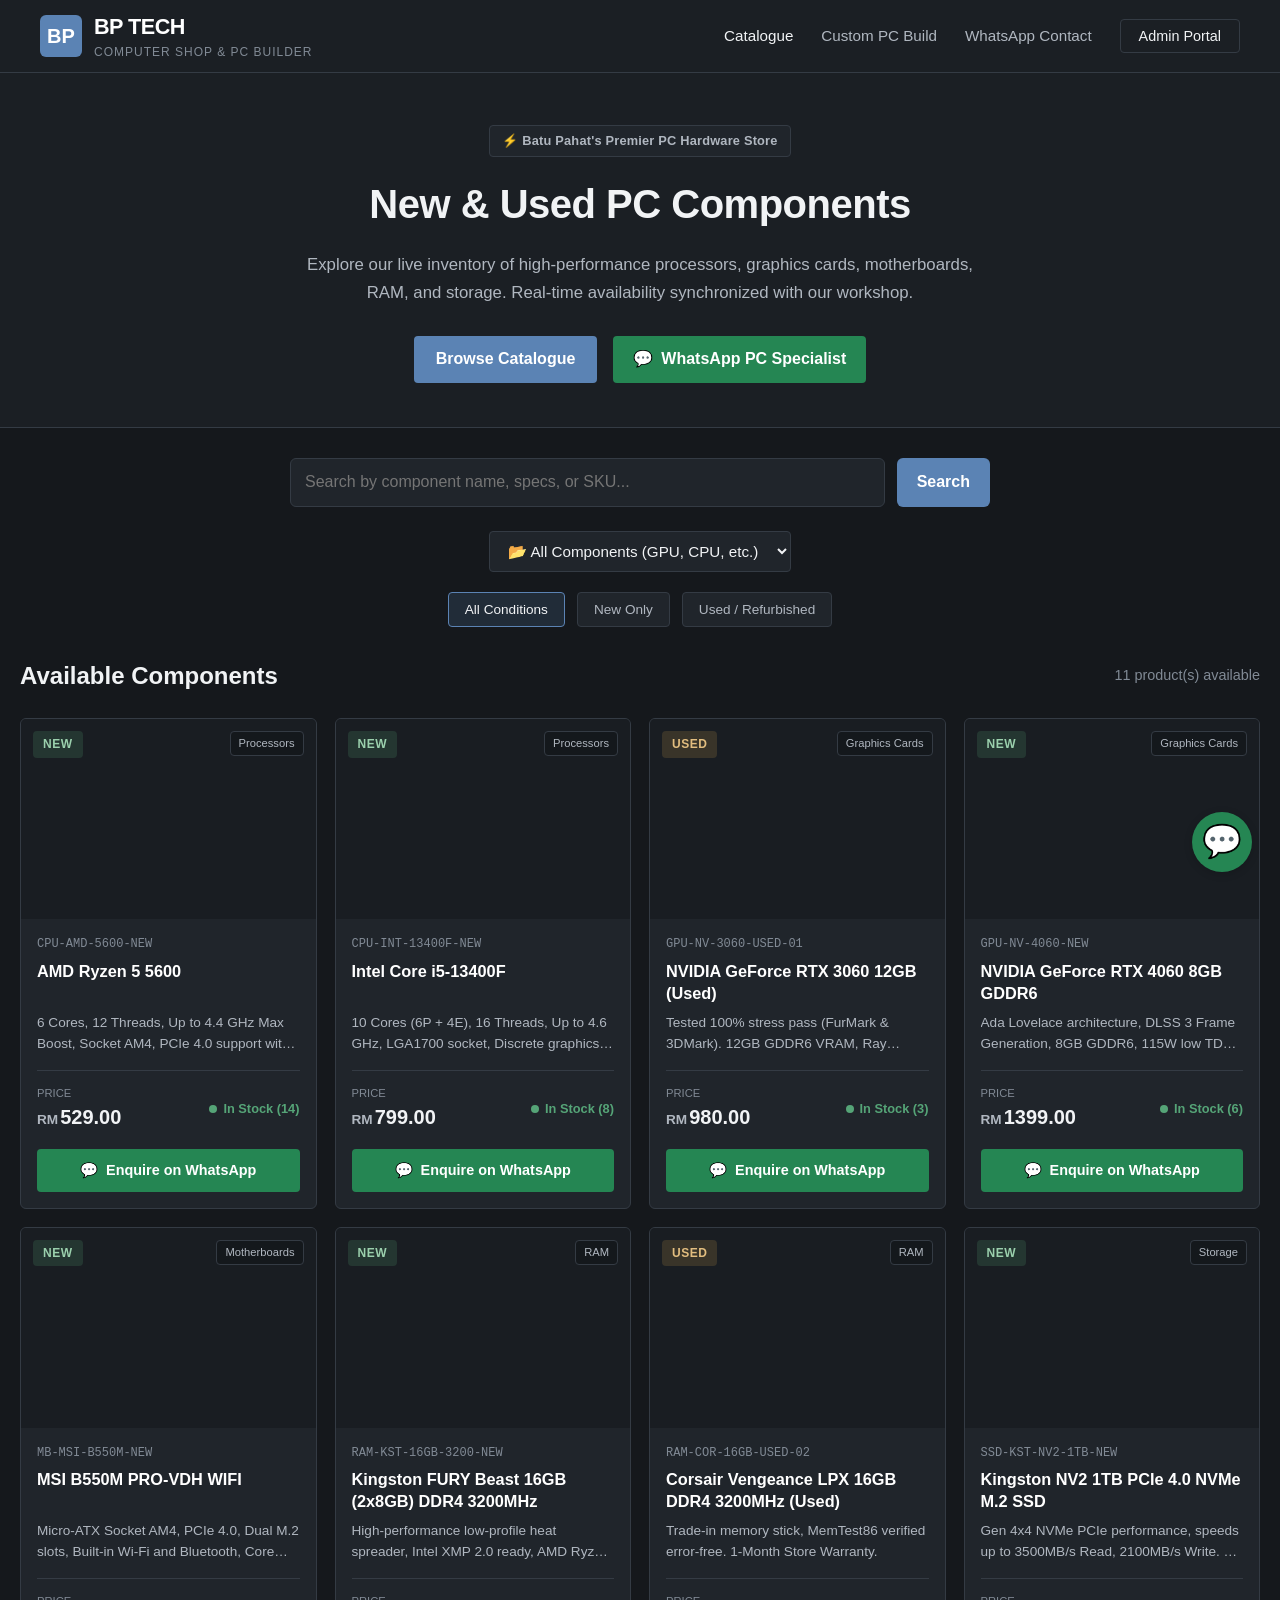
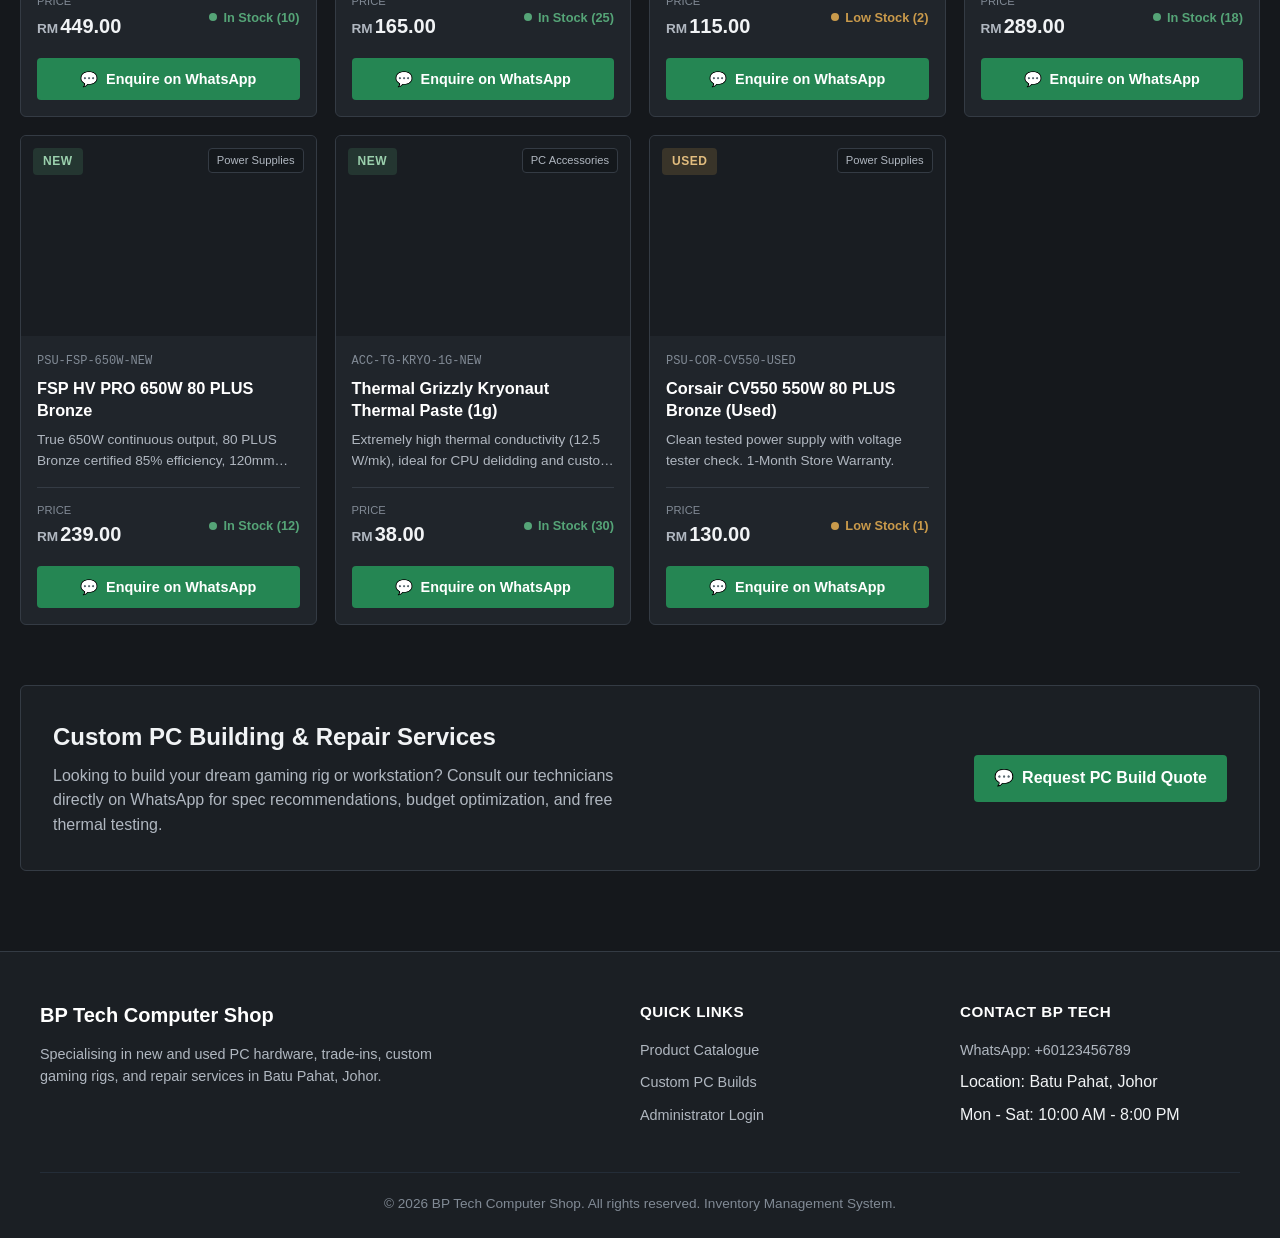
==== frontend/index.html @ ee856b25 "Clean up filter pills and restore productsGrid in index.html" ====
<!DOCTYPE html>
<html lang="en">

<head>
    <meta charset="UTF-8">
    <meta name="viewport" content="width=device-width, initial-scale=1.0">
    <title>BP Tech | PC Components & Custom PC Catalogue</title>
    <link rel="stylesheet" href="css/styles.css">
    <link rel="stylesheet" href="css/responsive.css">
</head>

<body>
    <!-- Top Navigation Header -->
    <header class="header">
        <div class="container nav-container">
            <a href="index.html" class="brand">
                <div class="brand-logo">BP</div>
                <div class="brand-text">
                    <h1>BP TECH</h1>
                    <span>Computer Shop & PC Builder</span>
                </div>
            </a>
            <nav>
                <ul class="nav-links">
                    <li><a href="index.html" class="nav-link active">Catalogue</a></li>
                    <li><a href="#custom-pc" class="nav-link">Custom PC Build</a></li>
                    <li><a href="#contact" class="nav-link">WhatsApp Contact</a></li>
                    <li><a href="admin-login.html" class="btn-admin">Admin Portal</a></li>
                </ul>
            </nav>
        </div>
    </header>

    <!-- Hero Section -->
    <section class="hero">
        <div class="container">
            <span class="hero-badge">⚡ Batu Pahat's Premier PC Hardware Store</span>
            <h2 class="hero-title">New & Used PC Components</h2>
            <p class="hero-subtitle">
                Explore our live inventory of high-performance processors, graphics cards, motherboards, RAM, and
                storage. Real-time availability synchronized with our workshop.
            </p>
            <div class="hero-actions">
                <a href="#catalogue" class="btn-primary">Browse Catalogue</a>
                <a href="https://wa.me/60123456789?text=Hi%20BP%20Tech,%20I%20would%20like%20to%20enquire%20about%20a%20Custom%20PC%20build"
                    target="_blank" class="btn-whatsapp-hero" id="heroWhatsappBtn">
                    <span>💬</span> WhatsApp PC Specialist
                </a>
            </div>
        </div>
    </section>

    <!-- Main Content / Controls Section -->
    <main class="container controls-section" id="catalogue">
        <!-- Search Input -->
        <div class="search-bar-wrap">
            <input type="text" id="searchInput" class="search-input"
                placeholder="Search by component name, specs, or SKU...">
            <button id="searchBtn" class="btn-search">Search</button>
        </div>

        <!-- Component Type Dropdown -->
        <div class="component-dropdown-wrap">
            <select id="componentDropdown" class="form-select custom-dropdown">
                <option value="">📂 All Components (GPU, CPU, etc.)</option>
                <option value="CPU">CPU (Processor)</option>
                <option value="GPU">GPU (Graphics Card)</option>
                <option value="MOBO">MOBO (Motherboard)</option>
                <option value="RAM">RAM (Memory)</option>
                <option value="SSD">SSD (Solid State Drive)</option>
                <option value="HDD">HDD (Hard Disk Drive)</option>
                <option value="PSU">PSU (Power Supply)</option>
                <option value="PC CASE">PC Case</option>
                <option value="CPU COOLER">CPU Cooler</option>
                <option value="CASING FAN">Casing Fan</option>
                <option value="MONITOR">Monitor</option>
                <option value="KEYBOARD">Keyboard</option>
                <option value="MOUSE">Mouse</option>
                <option value="HEADSET">Headset</option>
                <option value="SPEAKER">Speaker</option>
                <option value="CONTROLLER">Controller</option>
            </select>
        </div>

        <!-- Condition Filter (All / New / Used) -->
        <div class="condition-toggles" id="conditionToggles">
            <button class="condition-btn active" data-condition="">All Conditions</button>
            <button class="condition-btn" data-condition="New">New Only</button>
            <button class="condition-btn" data-condition="Used">Used / Refurbished</button>
        </div>

        <!-- Catalogue Grid Header -->
        <div class="catalogue-header">
            <h3 class="catalogue-title" id="catalogueHeading">Available Components</h3>
            <span class="catalogue-count" id="productCount">Loading products...</span>
        </div>

        <!-- Product Cards Grid (THIS WAS MISSING!) -->
        <div class="products-grid" id="productsGrid">
            <!-- Dynamic Product Cards injected by js/catalogue.js -->
        </div>

        <!-- Custom PC Build Section -->
        <section class="custom-pc-section" id="custom-pc">
            <div class="custom-pc-content">
                <h3>Custom PC Building & Repair Services</h3>
                <p>
                    Looking to build your dream gaming rig or workstation? Consult our technicians directly on WhatsApp
                    for spec recommendations, budget optimization, and free thermal testing.
                </p>
            </div>
            <a href="https://wa.me/60123456789?text=Hi%20BP%20Tech,%20I%20want%20to%20request%20a%20quote%20for%20a%20Custom%20PC%20build"
                target="_blank" class="btn-whatsapp-hero">
                <span>💬</span> Request PC Build Quote
            </a>
        </section>
    </main>

    <!-- Floating WhatsApp Action Button -->
    <a href="https://wa.me/60123456789?text=Hi%20BP%20Tech,%20I%20am%20browsing%20your%20catalogue%20and%20have%20an%20enquiry"
        target="_blank" class="whatsapp-fab" id="floatingWhatsapp" title="Chat with BP Tech on WhatsApp">
        <span>💬</span>
    </a>

    <!-- Footer -->
    <footer class="footer" id="contact">
        <div class="container">
            <div class="footer-grid">
                <div class="footer-brand">
                    <h4>BP Tech Computer Shop</h4>
                    <p>
                        Specialising in new and used PC hardware, trade-ins, custom gaming rigs, and repair services in
                        Batu Pahat, Johor.
                    </p>
                </div>
                <div class="footer-links">
                    <h5>Quick Links</h5>
                    <ul>
                        <li><a href="index.html">Product Catalogue</a></li>
                        <li><a href="#custom-pc">Custom PC Builds</a></li>
                        <li><a href="admin-login.html">Administrator Login</a></li>
                    </ul>
                </div>
                <div class="footer-links">
                    <h5>Contact BP Tech</h5>
                    <ul>
                        <li><a href="https://wa.me/60123456789" target="_blank" id="footerWhatsappLink">WhatsApp:
                                +601-2345-6789</a></li>
                        <li><span>Location: Batu Pahat, Johor</span></li>
                        <li><span>Mon - Sat: 10:00 AM - 8:00 PM</span></li>
                    </ul>
                </div>
            </div>
            <div class="footer-bottom">
                <p>&copy; 2026 BP Tech Computer Shop. All rights reserved. Inventory Management System.</p>
            </div>
        </div>
    </footer>

    <!-- Scripts: [MEMBER 3: JavaScript and Frontend Integration Developer] -->
    <script src="js/config.js"></script>
    <script src="js/api.js"></script>
    <script src="js/whatsapp.js"></script>
    <script src="js/catalogue.js"></script>
</body>

</html>
---- frontend/css/styles.css ----
/* ====================================================================
   BP TECH INVENTORY MANAGEMENT SYSTEM & CATALOGUE
   [MEMBER 2: Frontend Developer]
   Main Customer Catalogue Stylesheet
   Theme: Professional Graphite & Blue Accent
   ==================================================================== */

:root {
    --bg-primary: #15181c;
    --bg-secondary: #1b1f24;
    --bg-card: #20252b;
    --bg-card-hover: #252b32;
    --border-color: #343b44;
    --text-primary: #f1f3f5;
    --text-secondary: #b0b7c0;
    --text-muted: #818a95;
    --accent-blue: #5b83b4;
    --accent-blue-hover: #6b93c4;
    --accent-cyan: var(--accent-blue);
    --accent-green: #55a477;
    --accent-amber: #c99a4b;
    --accent-red: #c96f70;
    --whatsapp-green: #258653;
    --whatsapp-dark: #1d7045;
    --font-main: "Segoe UI", -apple-system, BlinkMacSystemFont, Roboto, Oxygen, Ubuntu, Cantarell, sans-serif;
    --radius-sm: 4px;
    --radius-md: 6px;
    --radius-lg: 8px;
    --shadow-card: 0 2px 8px rgba(0, 0, 0, 0.16);
    --transition: color 0.16s ease, background-color 0.16s ease, border-color 0.16s ease, box-shadow 0.16s ease;
}

* {
    margin: 0;
    padding: 0;
    box-sizing: border-box;
}

body {
    font-family: var(--font-main);
    background-color: var(--bg-primary);
    color: var(--text-primary);
    color-scheme: dark;
    line-height: 1.55;
    min-height: 100vh;
    display: flex;
    flex-direction: column;
}

button,
input,
select,
textarea {
    font: inherit;
}

button,
a,
input,
select,
textarea {
    -webkit-tap-highlight-color: transparent;
}

:focus-visible {
    outline: 2px solid var(--accent-blue-hover);
    outline-offset: 2px;
}

/* Container */
.container {
    width: 100%;
    max-width: 1240px;
    margin: 0 auto;
    padding: 0 20px;
}

/* Header & Navigation */
.header {
    background: var(--bg-secondary);
    border-bottom: 1px solid var(--border-color);
    position: sticky;
    top: 0;
    z-index: 100;
}

.nav-container {
    display: flex;
    justify-content: space-between;
    align-items: center;
    height: 72px;
}

.brand {
    display: flex;
    align-items: center;
    gap: 12px;
    text-decoration: none;
}

.brand-logo {
    width: 42px;
    height: 42px;
    background: var(--accent-blue);
    border-radius: var(--radius-md);
    display: flex;
    align-items: center;
    justify-content: center;
    font-weight: 800;
    font-size: 1.25rem;
    color: #fff;
}

.brand-text h1 {
    font-size: 1.35rem;
    font-weight: 700;
    color: #ffffff;
    letter-spacing: -0.5px;
}

.brand-text span {
    font-size: 0.75rem;
    color: var(--text-muted);
    text-transform: uppercase;
    letter-spacing: 1px;
    display: block;
}

.nav-links {
    display: flex;
    align-items: center;
    gap: 28px;
    list-style: none;
}

.nav-link {
    color: var(--text-secondary);
    text-decoration: none;
    font-size: 0.95rem;
    font-weight: 500;
    transition: var(--transition);
}

.nav-link:hover,
.nav-link.active {
    color: var(--text-primary);
}

.btn-admin {
    background: transparent;
    border: 1px solid var(--border-color);
    color: var(--text-primary);
    padding: 8px 18px;
    border-radius: var(--radius-sm);
    text-decoration: none;
    font-size: 0.9rem;
    font-weight: 500;
    transition: var(--transition);
}

.btn-admin:hover {
    background: var(--bg-card);
    border-color: var(--accent-blue);
    color: var(--text-primary);
}

/* Hero Section */
.hero {
    background: var(--bg-secondary);
    padding: 52px 0 44px;
    text-align: center;
    border-bottom: 1px solid var(--border-color);
}

.hero-badge {
    display: inline-block;
    background: var(--bg-card);
    border: 1px solid var(--border-color);
    color: var(--text-secondary);
    padding: 5px 12px;
    border-radius: var(--radius-sm);
    font-size: 0.8rem;
    font-weight: 600;
    margin-bottom: 16px;
    letter-spacing: 0.2px;
}

.hero-title {
    font-size: 2.5rem;
    font-weight: 700;
    letter-spacing: -0.5px;
    margin-bottom: 16px;
    color: var(--text-primary);
}

.hero-subtitle {
    color: var(--text-secondary);
    font-size: 1.05rem;
    line-height: 1.65;
    max-width: 680px;
    margin: 0 auto 30px;
}

.hero-actions {
    display: flex;
    justify-content: center;
    gap: 16px;
}

.btn-primary {
    background: var(--accent-blue);
    color: #fff;
    padding: 11px 22px;
    min-height: 42px;
    border-radius: var(--radius-sm);
    text-decoration: none;
    font-weight: 600;
    border: none;
    cursor: pointer;
    transition: var(--transition);
}

.btn-primary:hover {
    background: var(--accent-blue-hover);
}

.btn-whatsapp-hero {
    background: var(--whatsapp-green);
    color: #ffffff;
    padding: 11px 20px;
    min-height: 42px;
    border-radius: var(--radius-sm);
    text-decoration: none;
    font-weight: 600;
    display: inline-flex;
    align-items: center;
    gap: 8px;
    transition: var(--transition);
}

.btn-whatsapp-hero:hover {
    background: var(--whatsapp-dark);
}

/* Search and Filters Section */
.controls-section {
    padding: 30px 0 20px;
}

.search-bar-wrap {
    display: flex;
    gap: 12px;
    max-width: 700px;
    margin: 0 auto 24px;
}

.search-input {
    flex: 1;
    background: var(--bg-card);
    border: 1px solid var(--border-color);
    padding: 11px 14px;
    border-radius: var(--radius-md);
    color: var(--text-primary);
    font-size: 1rem;
    outline: none;
    transition: var(--transition);
}

.search-input:focus {
    border-color: var(--accent-blue);
}

.btn-search {
    background: var(--accent-blue);
    border: none;
    color: #fff;
    padding: 0 20px;
    min-height: 42px;
    border-radius: var(--radius-md);
    font-weight: 600;
    cursor: pointer;
    transition: var(--transition);
}

.btn-search:hover {
    background: var(--accent-blue-hover);
}

/* --- Custom Component Dropdown Styling --- */
.component-dropdown-wrap {
    min-width: 240px;
    display: flex;
    justify-content: center;
    margin-bottom: 20px;
}

.custom-dropdown {
    padding: 10px 14px;
    font-size: 0.95rem;
    border: 1px solid var(--border-color);
    border-radius: var(--radius-sm);
    background-color: var(--bg-card);
    color: var(--text-primary);
    font-weight: 500;
    cursor: pointer;
    transition: var(--transition);
}

.custom-dropdown:focus {
    border-color: var(--accent-blue);
    outline: none;
}

/* Category Filter Pills */
.filter-pills {
    display: flex;
    flex-wrap: wrap;
    gap: 10px;
    justify-content: center;
    margin-bottom: 20px;
}

.pill {
    background: var(--bg-secondary);
    border: 1px solid var(--border-color);
    color: var(--text-secondary);
    padding: 8px 18px;
    border-radius: var(--radius-sm);
    font-size: 0.9rem;
    font-weight: 500;
    cursor: pointer;
    transition: var(--transition);
}

.pill:hover,
.pill.active {
    background: rgba(91, 131, 180, 0.18);
    border-color: var(--accent-blue);
    color: var(--text-primary);
    font-weight: 600;
}

/* Condition Toggle (All / New / Used) */
.condition-toggles {
    display: flex;
    justify-content: center;
    gap: 12px;
    margin-bottom: 30px;
}

.condition-btn {
    background: var(--bg-card);
    border: 1px solid var(--border-color);
    color: var(--text-secondary);
    padding: 6px 16px;
    border-radius: var(--radius-sm);
    font-size: 0.85rem;
    cursor: pointer;
    transition: var(--transition);
}

.condition-btn.active {
    background: rgba(91, 131, 180, 0.18);
    border-color: var(--accent-blue);
    color: var(--text-primary);
}

/* Catalogue Grid */
.catalogue-header {
    display: flex;
    justify-content: space-between;
    align-items: center;
    margin-bottom: 24px;
}

.catalogue-title {
    font-size: 1.5rem;
    font-weight: 650;
}

.catalogue-count {
    color: var(--text-muted);
    font-size: 0.9rem;
}

.products-grid {
    display: grid;
    grid-template-columns: repeat(auto-fill, minmax(280px, 1fr));
    gap: 18px;
    margin-bottom: 60px;
}

/* Product Card */
.product-card {
    background: var(--bg-card);
    border: 1px solid var(--border-color);
    border-radius: var(--radius-md);
    overflow: hidden;
    display: flex;
    flex-direction: column;
    box-shadow: none;
    transition: var(--transition);
    position: relative;
}

.product-card:hover {
    border-color: #4a5562;
    background: var(--bg-card-hover);
}

.product-thumb-wrap {
    position: relative;
    width: 100%;
    height: 200px;
    background: #191d22;
    overflow: hidden;
}

.product-thumb {
    width: 100%;
    height: 100%;
    object-fit: contain;
    padding: 12px;
}

/* Badges */
.badge-group {
    position: absolute;
    top: 12px;
    left: 12px;
    display: flex;
    gap: 6px;
}

.badge {
    padding: 4px 10px;
    border-radius: var(--radius-sm);
    font-size: 0.75rem;
    font-weight: 700;
    text-transform: uppercase;
    letter-spacing: 0.5px;
}

.badge-new {
    background: rgba(85, 164, 119, 0.18);
    color: #9bd0ad;
}

.badge-used {
    background: rgba(201, 154, 75, 0.18);
    color: #e2bd7f;
}

.badge-category {
    position: absolute;
    top: 12px;
    right: 12px;
    background: rgba(21, 24, 28, 0.94);
    border: 1px solid var(--border-color);
    color: var(--text-secondary);
    padding: 3px 8px;
    border-radius: 4px;
    font-size: 0.7rem;
}

.detail-info .badge-category {
    position: static;
    background: var(--bg-card);
    color: var(--text-secondary);
    font-size: 0.75rem;
}

.product-body {
    padding: 16px;
    display: flex;
    flex-direction: column;
    flex: 1;
}

.product-sku {
    font-size: 0.75rem;
    color: var(--text-muted);
    font-family: monospace;
    margin-bottom: 6px;
}

.product-name {
    font-size: 1.02rem;
    font-weight: 600;
    color: var(--text-primary);
    margin-bottom: 8px;
    line-height: 1.35;
    min-height: 44px;
}

.product-desc {
    font-size: 0.85rem;
    color: var(--text-secondary);
    margin-bottom: 16px;
    display: -webkit-box;
    line-clamp: 2;
    -webkit-line-clamp: 2;
    -webkit-box-orient: vertical;
    overflow: hidden;
    flex: 1;
}

.product-meta {
    display: flex;
    justify-content: space-between;
    align-items: center;
    padding-top: 14px;
    border-top: 1px solid var(--border-color);
    margin-bottom: 16px;
}

.price-box {
    display: flex;
    flex-direction: column;
}

.price-label {
    font-size: 0.7rem;
    color: var(--text-muted);
    text-transform: uppercase;
}

.price-value {
    font-size: 1.25rem;
    font-weight: 700;
    color: var(--text-primary);
}

.price-value span {
    font-size: 0.85rem;
    color: var(--text-secondary);
    margin-right: 2px;
}

/* Stock Status Indicators */
.stock-status {
    display: flex;
    align-items: center;
    gap: 6px;
    font-size: 0.8rem;
    font-weight: 600;
}

.stock-dot {
    width: 8px;
    height: 8px;
    border-radius: 50%;
}

.stock-in {
    color: var(--accent-green);
}

.stock-in .stock-dot {
    background: var(--accent-green);
}

.stock-low {
    color: var(--accent-amber);
}

.stock-low .stock-dot {
    background: var(--accent-amber);
}

.stock-out {
    color: var(--accent-red);
}

.stock-out .stock-dot {
    background: var(--accent-red);
}

/* WhatsApp Product Button */
.btn-whatsapp-product {
    background: var(--whatsapp-green);
    color: #ffffff;
    border: none;
    padding: 10px 16px;
    min-height: 40px;
    border-radius: var(--radius-sm);
    font-weight: 600;
    font-size: 0.9rem;
    display: flex;
    align-items: center;
    justify-content: center;
    gap: 8px;
    cursor: pointer;
    text-decoration: none;
    transition: var(--transition);
}

.btn-whatsapp-product:hover {
    background: var(--whatsapp-dark);
}

/* Custom PC Build Banner */
.custom-pc-section {
    background: var(--bg-secondary);
    border: 1px solid var(--border-color);
    border-radius: var(--radius-md);
    padding: 32px;
    margin-bottom: 60px;
    display: flex;
    justify-content: space-between;
    align-items: center;
    gap: 30px;
}

.custom-pc-content h3 {
    font-size: 1.5rem;
    font-weight: 650;
    margin-bottom: 8px;
}

.custom-pc-content p {
    color: var(--text-secondary);
    max-width: 600px;
}

/* WhatsApp Floating Action Button */
.whatsapp-fab {
    position: fixed;
    bottom: 28px;
    right: 28px;
    width: 60px;
    height: 60px;
    background: var(--whatsapp-green);
    border-radius: 50%;
    display: flex;
    align-items: center;
    justify-content: center;
    color: #ffffff;
    font-size: 32px;
    text-decoration: none;
    box-shadow: var(--shadow-card);
    z-index: 999;
    transition: var(--transition);
}

.whatsapp-fab:hover {
    background: var(--whatsapp-dark);
}

/* Footer */
.footer {
    background: var(--bg-secondary);
    border-top: 1px solid var(--border-color);
    padding: 48px 0 24px;
    margin-top: auto;
}

.footer-grid {
    display: grid;
    grid-template-columns: 2fr 1fr 1fr;
    gap: 40px;
    margin-bottom: 36px;
}

.footer-brand h4 {
    font-size: 1.25rem;
    margin-bottom: 12px;
    color: #ffffff;
}

.footer-brand p {
    color: var(--text-secondary);
    font-size: 0.9rem;
    max-width: 400px;
}

.footer-links h5 {
    font-size: 0.95rem;
    margin-bottom: 14px;
    color: #fff;
    text-transform: uppercase;
    letter-spacing: 0.5px;
}

.footer-links ul {
    list-style: none;
}

.footer-links li {
    margin-bottom: 8px;
}

.footer-links a {
    color: var(--text-secondary);
    text-decoration: none;
    font-size: 0.9rem;
    transition: var(--transition);
}

.footer-links a:hover {
    color: var(--accent-blue-hover);
}

.footer-bottom {
    text-align: center;
    border-top: 1px solid rgba(51, 65, 85, 0.4);
    padding-top: 20px;
    color: var(--text-muted);
    font-size: 0.85rem;
}
---- frontend/css/responsive.css ----
/* ====================================================================
   BP TECH INVENTORY MANAGEMENT SYSTEM
   [MEMBER 2: Frontend Developer]
   Responsive Media Queries & Mobile Adaptation
   ==================================================================== */

@media (max-width: 1024px) {
    .hero-title {
        font-size: 2.25rem;
    }

    .products-grid {
        grid-template-columns: repeat(auto-fill, minmax(250px, 1fr));
    }
    
    .footer-grid {
        grid-template-columns: 1fr 1fr;
        gap: 30px;
    }

    .custom-pc-section {
        flex-direction: column;
        text-align: center;
        padding: 30px 20px;
    }
}

@media (max-width: 768px) {
    .nav-container {
        height: auto;
        padding: 14px 0;
        flex-direction: column;
        gap: 12px;
    }

    .nav-links {
        flex-wrap: wrap;
        justify-content: center;
        gap: 10px 18px;
    }

    .hero-title {
        font-size: 1.85rem;
    }

    .hero-subtitle {
        font-size: 1rem;
    }

    .hero-actions {
        flex-direction: column;
        align-items: stretch;
        max-width: 360px;
        margin: 0 auto;
    }

    .search-bar-wrap {
        flex-direction: column;
        gap: 10px;
    }

    .btn-search {
        padding: 12px;
    }

    .products-grid {
        grid-template-columns: repeat(auto-fill, minmax(220px, 1fr));
        gap: 14px;
    }

    .condition-toggles {
        flex-wrap: wrap;
        gap: 8px;
    }

    .catalogue-header {
        align-items: flex-start;
        gap: 8px;
    }

    .catalogue-title {
        font-size: 1.3rem;
    }

    .form-row {
        grid-template-columns: 1fr;
    }

    .stats-grid {
        grid-template-columns: repeat(2, minmax(0, 1fr));
    }

    .footer-grid {
        grid-template-columns: 1fr;
        gap: 24px;
    }

    .admin-navbar {
        padding: 14px 18px;
        flex-direction: column;
        align-items: stretch;
        gap: 10px;
    }

    .admin-nav-title {
        flex-wrap: wrap;
        font-size: 1.05rem;
    }

    .admin-user-controls {
        flex-wrap: wrap;
        justify-content: space-between;
        gap: 10px 14px;
    }

    .admin-container {
        margin: 22px auto;
        padding: 0 16px;
    }

    .tabs-header {
        overflow-x: auto;
        white-space: nowrap;
        flex-wrap: nowrap;
    }

    .tab-btn {
        flex: 0 0 auto;
        padding: 10px 13px;
        font-size: 0.88rem;
    }

    .modal-overlay {
        padding: 12px;
    }

    .modal-box {
        max-height: calc(100vh - 24px);
        padding: 22px 18px;
    }

    .whatsapp-fab {
        bottom: 20px;
        right: 20px;
        width: 52px;
        height: 52px;
        font-size: 26px;
    }
}

@media (max-width: 480px) {
    .container {
        padding-right: 16px;
        padding-left: 16px;
    }

    .hero-title {
        font-size: 1.6rem;
    }

    .hero {
        padding: 40px 0 32px;
    }

    .products-grid {
        grid-template-columns: 1fr;
    }

    .stats-grid {
        grid-template-columns: 1fr;
    }

    .stat-card {
        padding: 16px;
    }

    .catalogue-header {
        flex-direction: column;
    }

    .component-dropdown-wrap,
    .custom-dropdown {
        width: 100%;
    }

    .condition-toggles {
        justify-content: flex-start;
    }

    .footer-grid {
        gap: 20px;
    }

    .admin-container {
        padding: 0 12px;
    }

    .admin-user-controls {
        align-items: flex-start;
    }

    .login-card {
        max-width: 400px;
        padding: 24px 18px;
    }
}
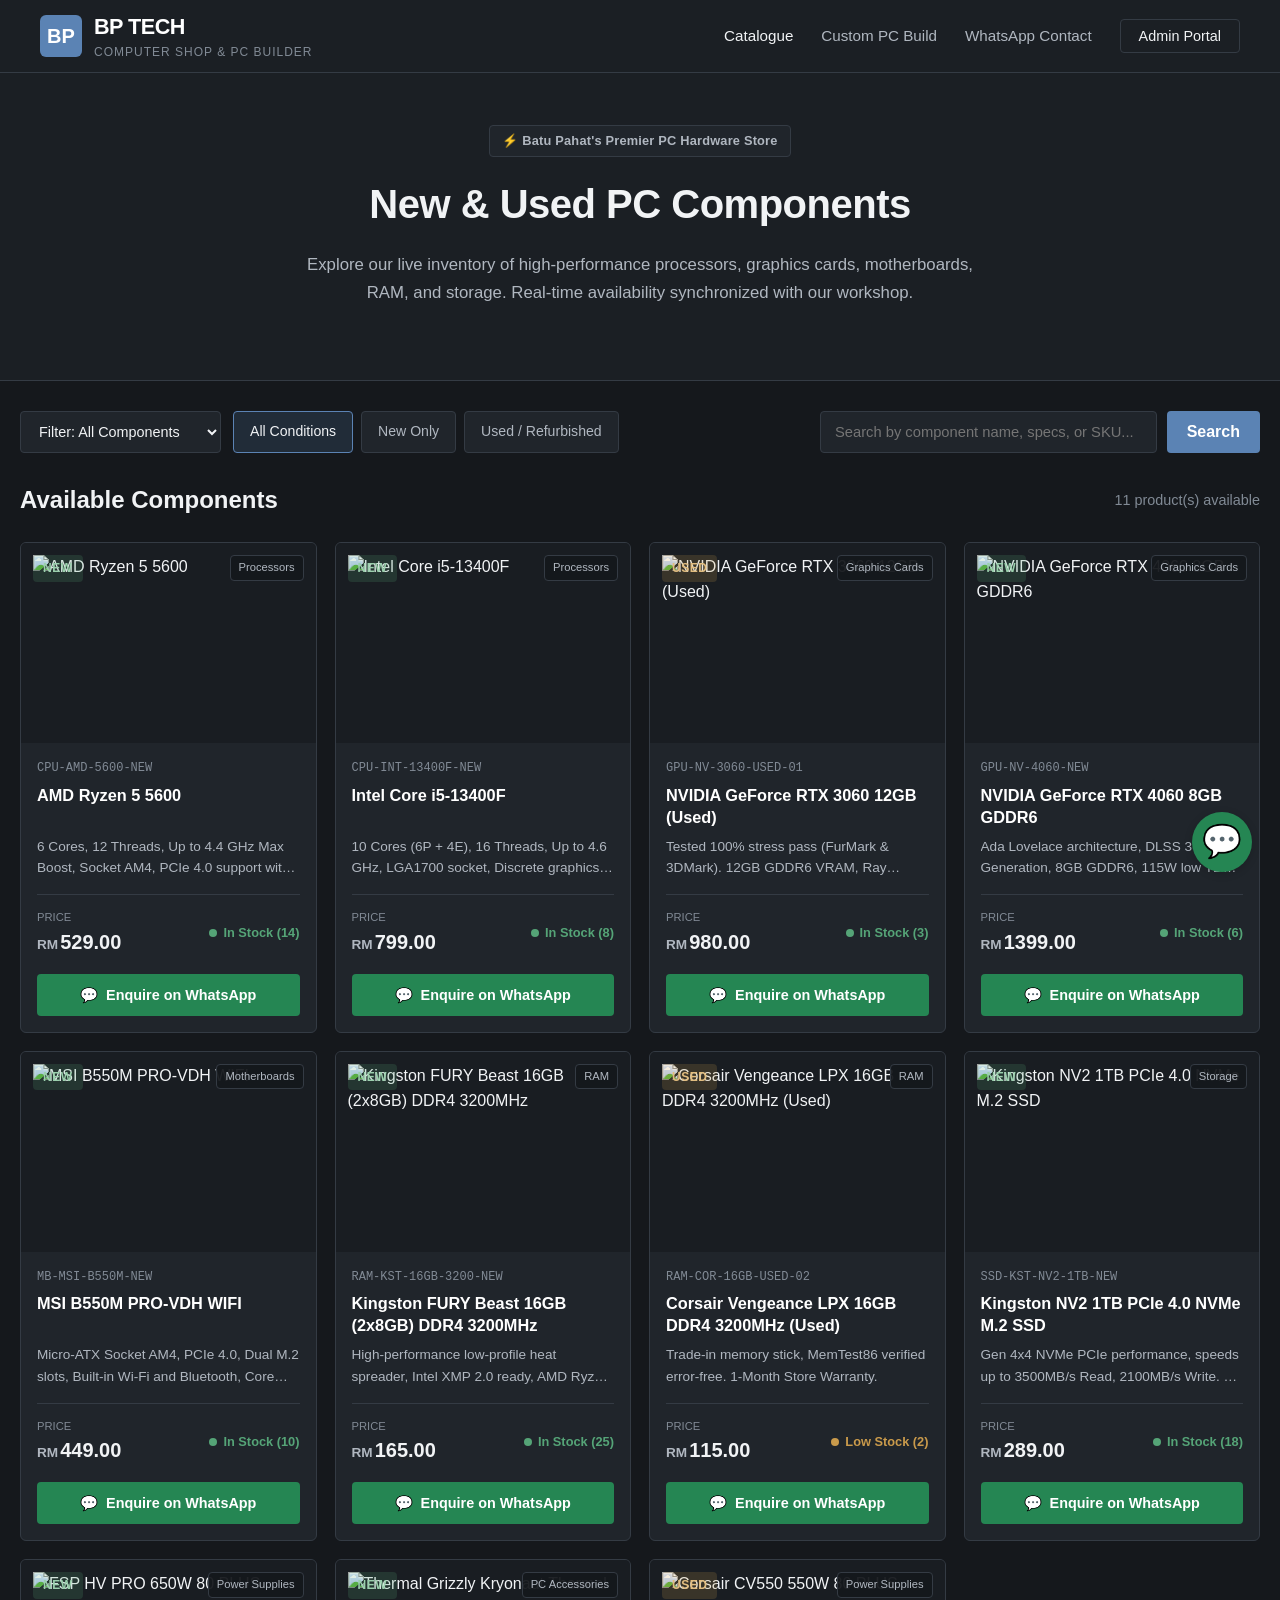
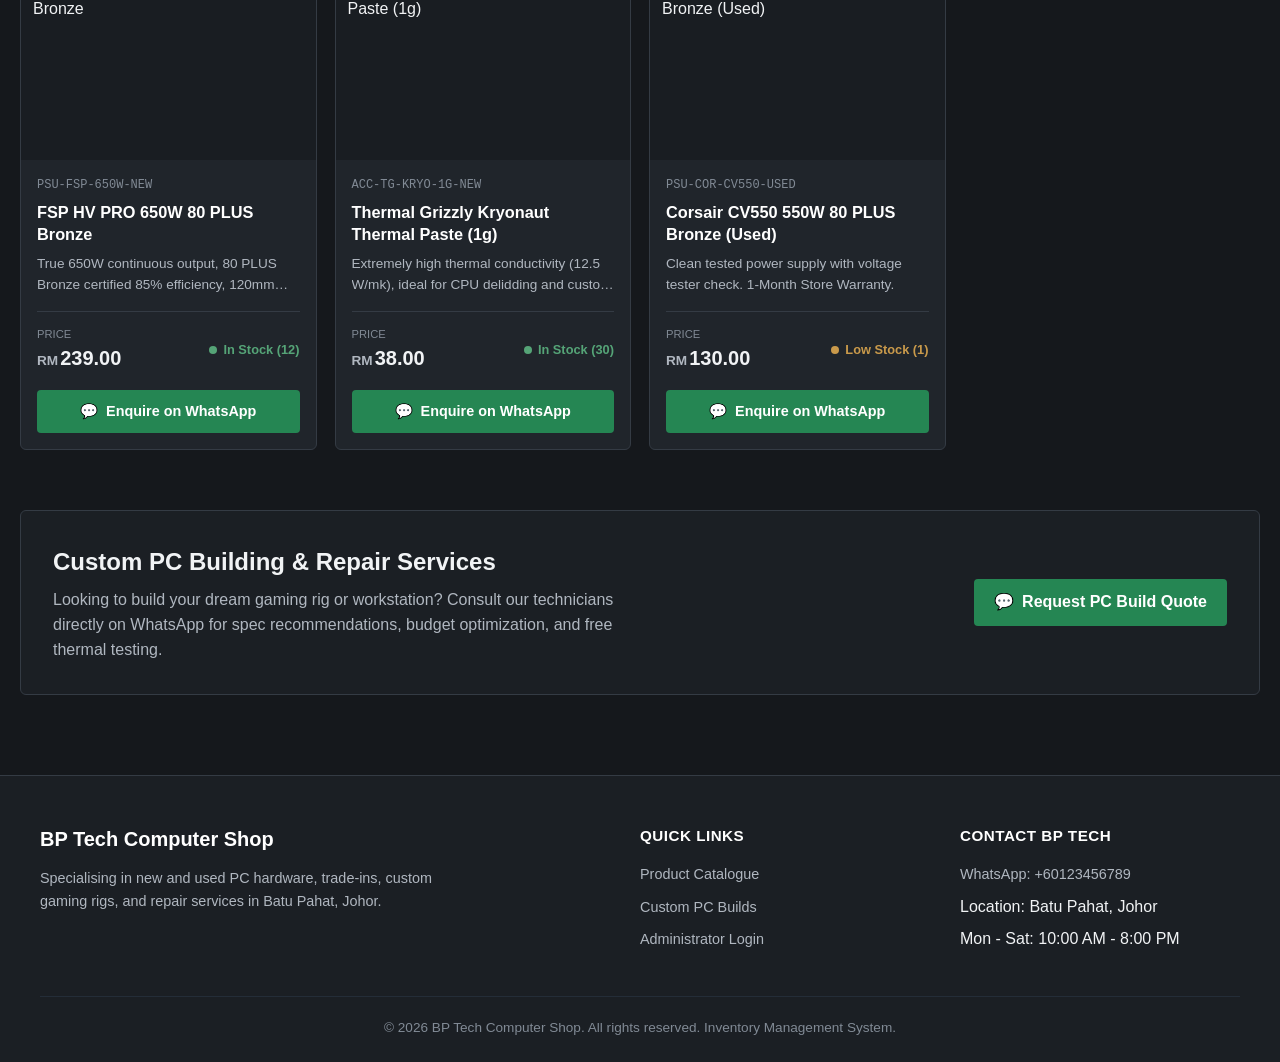
==== commit 1c87e0d1: "Align filter dropdown, condition toggles, and search bar into single top toolbar" ====
--- a/frontend/index.html
+++ b/frontend/index.html
@@ -40,53 +40,51 @@
                 Explore our live inventory of high-performance processors, graphics cards, motherboards, RAM, and
                 storage. Real-time availability synchronized with our workshop.
             </p>
-            <div class="hero-actions">
-                <a href="#catalogue" class="btn-primary">Browse Catalogue</a>
-                <a href="https://wa.me/60123456789?text=Hi%20BP%20Tech,%20I%20would%20like%20to%20enquire%20about%20a%20Custom%20PC%20build"
-                    target="_blank" class="btn-whatsapp-hero" id="heroWhatsappBtn">
-                    <span>💬</span> WhatsApp PC Specialist
-                </a>
-            </div>
         </div>
     </section>
 
     <!-- Main Content / Controls Section -->
     <main class="container controls-section" id="catalogue">
-        <!-- Search Input -->
-        <div class="search-bar-wrap">
-            <input type="text" id="searchInput" class="search-input"
-                placeholder="Search by component name, specs, or SKU...">
-            <button id="searchBtn" class="btn-search">Search</button>
-        </div>
+        
+        <!-- Unified Single-Line Toolbar: Left (Filter + Conditions) | Right (Search) -->
+        <div class="controls-toolbar">
+            <!-- Left Side: Component Dropdown + Condition Toggles -->
+            <div class="filters-left">
+                <div class="component-dropdown-wrap">
+                    <select id="componentDropdown" class="form-select custom-dropdown">
+                        <option value="">Filter: All Components</option>
+                        <option value="CPU">CPU (Processor)</option>
+                        <option value="GPU">GPU (Graphics Card)</option>
+                        <option value="MOBO">MOBO (Motherboard)</option>
+                        <option value="RAM">RAM (Memory)</option>
+                        <option value="SSD">SSD (Solid State Drive)</option>
+                        <option value="HDD">HDD (Hard Disk Drive)</option>
+                        <option value="PSU">PSU (Power Supply)</option>
+                        <option value="PC CASE">PC Case</option>
+                        <option value="CPU COOLER">CPU Cooler</option>
+                        <option value="CASING FAN">Casing Fan</option>
+                        <option value="MONITOR">Monitor</option>
+                        <option value="KEYBOARD">Keyboard</option>
+                        <option value="MOUSE">Mouse</option>
+                        <option value="HEADSET">Headset</option>
+                        <option value="SPEAKER">Speaker</option>
+                        <option value="CONTROLLER">Controller</option>
+                    </select>
+                </div>
 
-        <!-- Component Type Dropdown -->
-        <div class="component-dropdown-wrap">
-            <select id="componentDropdown" class="form-select custom-dropdown">
-                <option value="">📂 All Components (GPU, CPU, etc.)</option>
-                <option value="CPU">CPU (Processor)</option>
-                <option value="GPU">GPU (Graphics Card)</option>
-                <option value="MOBO">MOBO (Motherboard)</option>
-                <option value="RAM">RAM (Memory)</option>
-                <option value="SSD">SSD (Solid State Drive)</option>
-                <option value="HDD">HDD (Hard Disk Drive)</option>
-                <option value="PSU">PSU (Power Supply)</option>
-                <option value="PC CASE">PC Case</option>
-                <option value="CPU COOLER">CPU Cooler</option>
-                <option value="CASING FAN">Casing Fan</option>
-                <option value="MONITOR">Monitor</option>
-                <option value="KEYBOARD">Keyboard</option>
-                <option value="MOUSE">Mouse</option>
-                <option value="HEADSET">Headset</option>
-                <option value="SPEAKER">Speaker</option>
-                <option value="CONTROLLER">Controller</option>
-            </select>
-        </div>
+                <div class="condition-toggles" id="conditionToggles">
+                    <button class="condition-btn active" data-condition="">All Conditions</button>
+                    <button class="condition-btn" data-condition="New">New Only</button>
+                    <button class="condition-btn" data-condition="Used">Used / Refurbished</button>
+                </div>
+            </div>
 
-        <!-- Condition Filter (All / New / Used) -->
-        <div class="condition-toggles" id="conditionToggles">
-            <button class="condition-btn active" data-condition="">All Conditions</button>
-            <button class="condition-btn" data-condition="New">New Only</button>
-            <button class="condition-btn" data-condition="Used">Used / Refurbished</button>
+            <!-- Right Side: Search Input & Button -->
+            <div class="search-bar-wrap">
+                <input type="text" id="searchInput" class="search-input"
+                    placeholder="Search by component name, specs, or SKU...">
+                <button id="searchBtn" class="btn-search">Search</button>
+            </div>
         </div>
 
         <!-- Catalogue Grid Header -->
--- a/frontend/css/styles.css
+++ b/frontend/css/styles.css
@@ -247,21 +247,94 @@
     padding: 30px 0 20px;
 }
 
+.controls-toolbar {
+    display: flex;
+    justify-content: space-between;
+    align-items: center;
+    gap: 16px;
+    margin-bottom: 28px;
+    flex-wrap: wrap;
+}
+
+.filters-left {
+    display: flex;
+    align-items: center;
+    gap: 12px;
+    flex-wrap: wrap;
+}
+
+/* --- Custom Component Dropdown Styling --- */
+.component-dropdown-wrap {
+    min-width: 200px;
+    display: flex;
+    margin-bottom: 0;
+}
+
+.custom-dropdown {
+    width: 100%;
+    height: 42px;
+    padding: 0 14px;
+    font-size: 0.9rem;
+    border: 1px solid var(--border-color);
+    border-radius: var(--radius-sm);
+    background-color: var(--bg-card);
+    color: var(--text-primary);
+    font-weight: 500;
+    cursor: pointer;
+    transition: var(--transition);
+}
+
+.custom-dropdown:focus {
+    border-color: var(--accent-blue);
+    outline: none;
+}
+
+/* Condition Toggle (All / New / Used) */
+.condition-toggles {
+    display: flex;
+    align-items: center;
+    gap: 8px;
+    margin-bottom: 0;
+}
+
+.condition-btn {
+    background: var(--bg-card);
+    border: 1px solid var(--border-color);
+    color: var(--text-secondary);
+    height: 42px;
+    padding: 0 16px;
+    border-radius: var(--radius-sm);
+    font-size: 0.88rem;
+    font-weight: 500;
+    cursor: pointer;
+    transition: var(--transition);
+    white-space: nowrap;
+}
+
+.condition-btn.active {
+    background: rgba(91, 131, 180, 0.18);
+    border-color: var(--accent-blue);
+    color: var(--text-primary);
+}
+
+/* Search Bar (Right Aligned) */
 .search-bar-wrap {
     display: flex;
-    gap: 12px;
-    max-width: 700px;
-    margin: 0 auto 24px;
+    gap: 10px;
+    flex: 1;
+    max-width: 440px;
+    margin: 0 0 0 auto;
 }
 
 .search-input {
     flex: 1;
+    height: 42px;
     background: var(--bg-card);
     border: 1px solid var(--border-color);
-    padding: 11px 14px;
-    border-radius: var(--radius-md);
-    color: var(--text-primary);
-    font-size: 1rem;
+    padding: 0 14px;
+    border-radius: var(--radius-sm);
+    color: var(--text-primary);
+    font-size: 0.92rem;
     outline: none;
     transition: var(--transition);
 }
@@ -275,8 +348,8 @@
     border: none;
     color: #fff;
     padding: 0 20px;
-    min-height: 42px;
-    border-radius: var(--radius-md);
+    height: 42px;
+    border-radius: var(--radius-sm);
     font-weight: 600;
     cursor: pointer;
     transition: var(--transition);
@@ -284,85 +357,6 @@
 
 .btn-search:hover {
     background: var(--accent-blue-hover);
-}
-
-/* --- Custom Component Dropdown Styling --- */
-.component-dropdown-wrap {
-    min-width: 240px;
-    display: flex;
-    justify-content: center;
-    margin-bottom: 20px;
-}
-
-.custom-dropdown {
-    padding: 10px 14px;
-    font-size: 0.95rem;
-    border: 1px solid var(--border-color);
-    border-radius: var(--radius-sm);
-    background-color: var(--bg-card);
-    color: var(--text-primary);
-    font-weight: 500;
-    cursor: pointer;
-    transition: var(--transition);
-}
-
-.custom-dropdown:focus {
-    border-color: var(--accent-blue);
-    outline: none;
-}
-
-/* Category Filter Pills */
-.filter-pills {
-    display: flex;
-    flex-wrap: wrap;
-    gap: 10px;
-    justify-content: center;
-    margin-bottom: 20px;
-}
-
-.pill {
-    background: var(--bg-secondary);
-    border: 1px solid var(--border-color);
-    color: var(--text-secondary);
-    padding: 8px 18px;
-    border-radius: var(--radius-sm);
-    font-size: 0.9rem;
-    font-weight: 500;
-    cursor: pointer;
-    transition: var(--transition);
-}
-
-.pill:hover,
-.pill.active {
-    background: rgba(91, 131, 180, 0.18);
-    border-color: var(--accent-blue);
-    color: var(--text-primary);
-    font-weight: 600;
-}
-
-/* Condition Toggle (All / New / Used) */
-.condition-toggles {
-    display: flex;
-    justify-content: center;
-    gap: 12px;
-    margin-bottom: 30px;
-}
-
-.condition-btn {
-    background: var(--bg-card);
-    border: 1px solid var(--border-color);
-    color: var(--text-secondary);
-    padding: 6px 16px;
-    border-radius: var(--radius-sm);
-    font-size: 0.85rem;
-    cursor: pointer;
-    transition: var(--transition);
-}
-
-.condition-btn.active {
-    background: rgba(91, 131, 180, 0.18);
-    border-color: var(--accent-blue);
-    color: var(--text-primary);
 }
 
 /* Catalogue Grid */
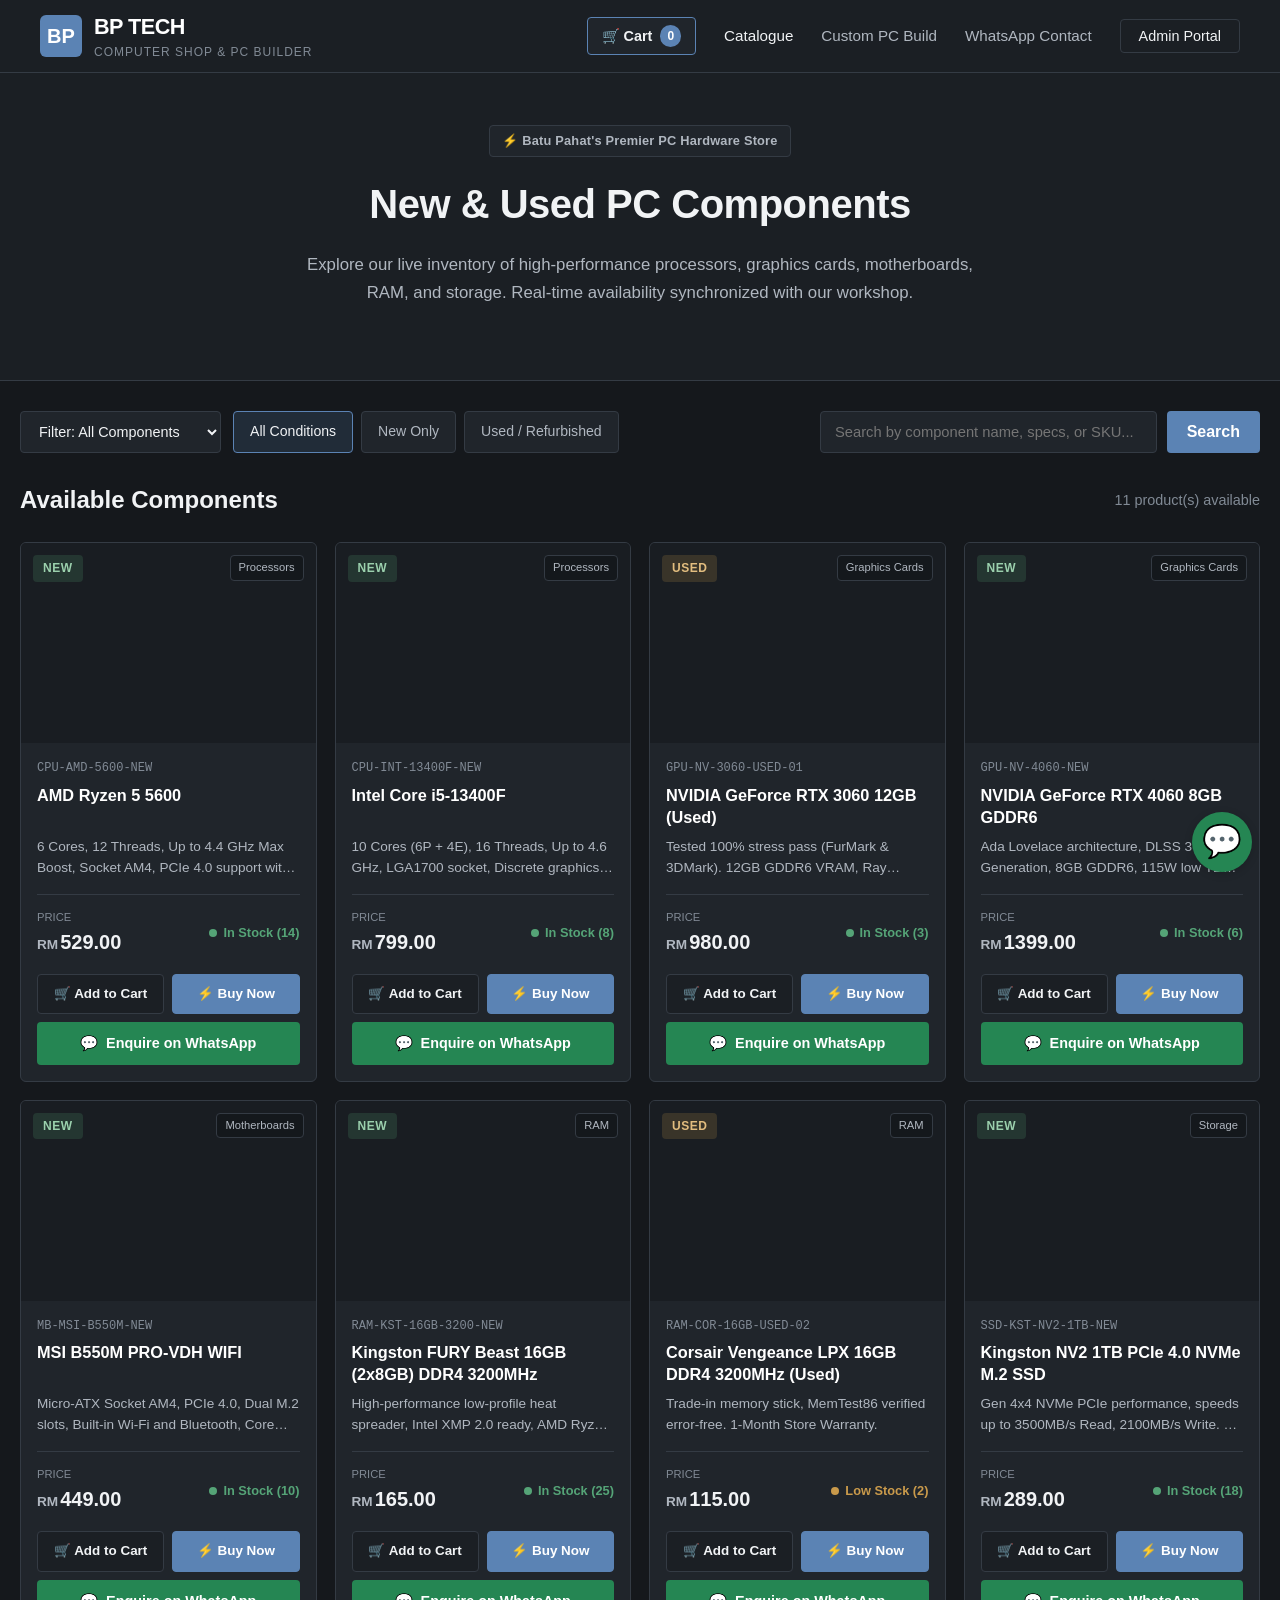
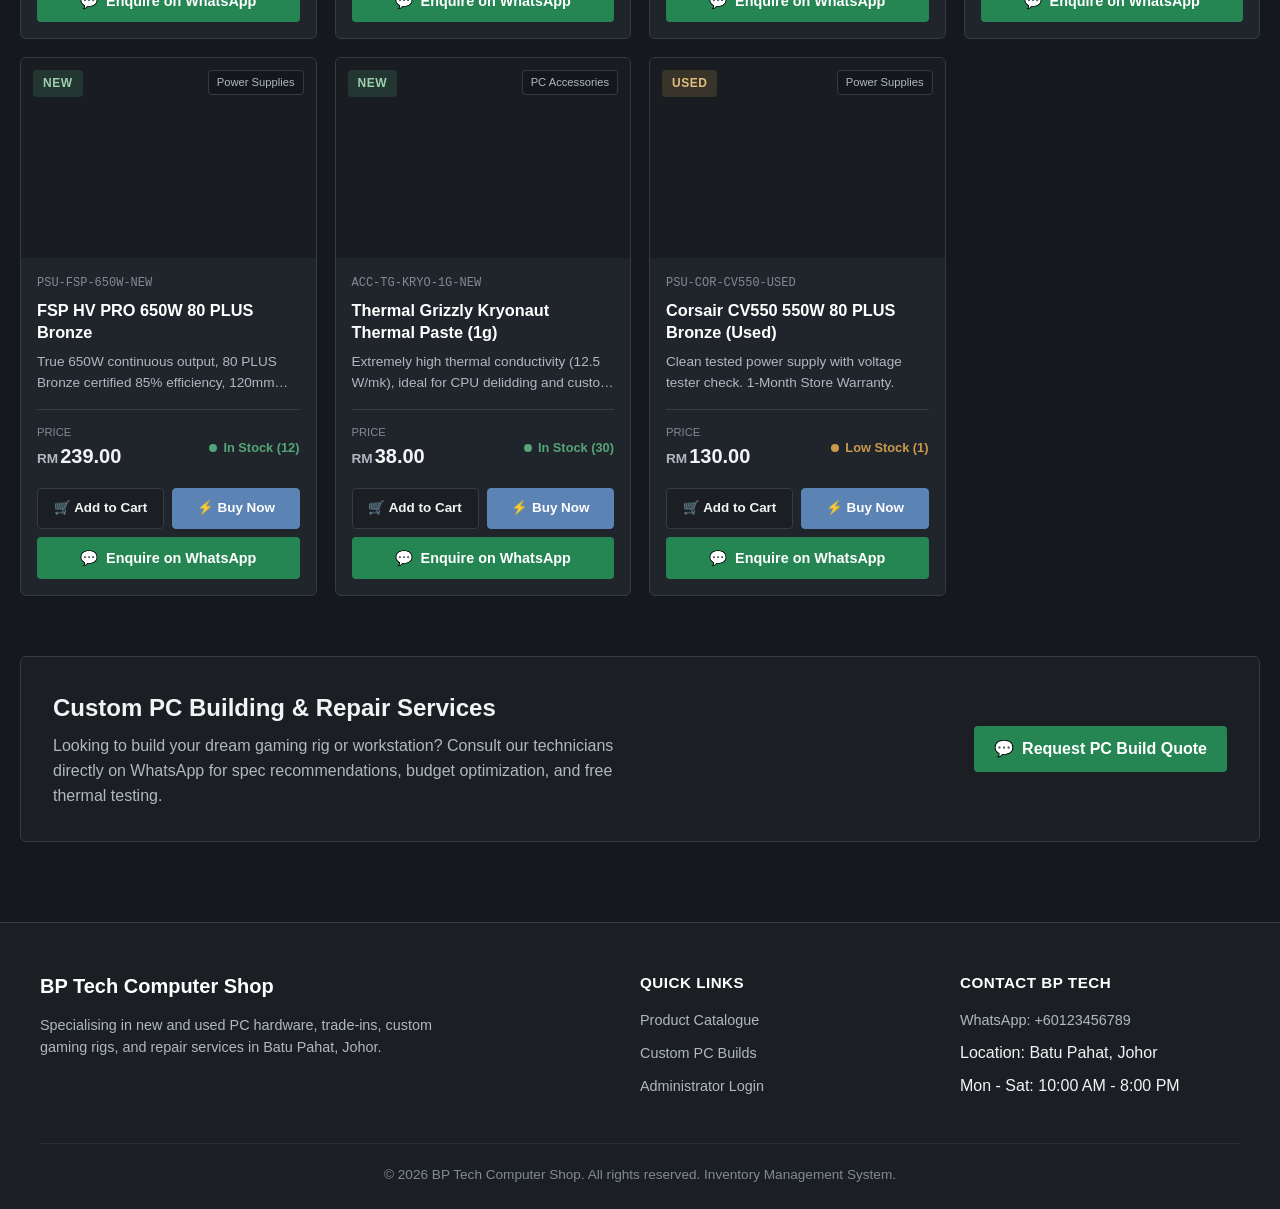
==== commit 24bb550b: "New cart and buy method added" ====
--- a/frontend/index.html
+++ b/frontend/index.html
@@ -22,6 +22,11 @@
             </a>
             <nav>
                 <ul class="nav-links">
+                    <li>
+                        <button type="button" class="btn-cart-nav" id="cartNavBtn" onclick="toggleCartDrawer()">
+                            🛒 Cart <span class="cart-badge" id="cartCountBadge">0</span>
+                        </button>
+                    </li>
                     <li><a href="index.html" class="nav-link active">Catalogue</a></li>
                     <li><a href="#custom-pc" class="nav-link">Custom PC Build</a></li>
                     <li><a href="#contact" class="nav-link">WhatsApp Contact</a></li>
@@ -155,11 +160,36 @@
         </div>
     </footer>
 
+    <!-- Slide-Out Shopping Cart Drawer -->
+    <div class="cart-overlay" id="cartOverlay" onclick="toggleCartDrawer()"></div>
+    <aside class="cart-drawer" id="cartDrawer">
+        <div class="cart-drawer-header">
+            <h4>🛒 Your PC Hardware Cart</h4>
+            <button type="button" class="cart-close-btn" onclick="toggleCartDrawer()">✕</button>
+        </div>
+        <div class="cart-drawer-body" id="cartItemsContainer">
+            <!-- Cart items rendered dynamically by js/cart.js -->
+        </div>
+        <div class="cart-drawer-footer">
+            <div class="cart-total-row">
+                <span>Total Estimate:</span>
+                <strong id="cartTotalPrice">RM 0.00</strong>
+            </div>
+            <div class="cart-actions">
+                <button type="button" class="btn-clear-cart" onclick="clearCart()">Clear</button>
+                <button type="button" class="btn-checkout-wa" onclick="checkoutCartWhatsApp()">
+                    <span>💬</span> Buy / Checkout via WhatsApp
+                </button>
+            </div>
+        </div>
+    </aside>
+
     <!-- Scripts: [MEMBER 3: JavaScript and Frontend Integration Developer] -->
     <script src="js/config.js"></script>
     <script src="js/api.js"></script>
     <script src="js/whatsapp.js"></script>
     <script src="js/catalogue.js"></script>
+    <script src="js/cart.js"></script>
 </body>
 
 </html>
--- a/frontend/css/styles.css
+++ b/frontend/css/styles.css
@@ -701,4 +701,240 @@
     padding-top: 20px;
     color: var(--text-muted);
     font-size: 0.85rem;
+}
+
+/* --- Top Navigation Cart Button --- */
+.btn-cart-nav {
+    background: var(--bg-card);
+    border: 1px solid var(--accent-blue);
+    color: var(--text-primary);
+    padding: 7px 14px;
+    border-radius: var(--radius-sm);
+    font-size: 0.9rem;
+    font-weight: 600;
+    display: inline-flex;
+    align-items: center;
+    gap: 8px;
+    cursor: pointer;
+    transition: var(--transition);
+}
+
+.btn-cart-nav:hover {
+    background: rgba(91, 131, 180, 0.2);
+}
+
+.cart-badge {
+    background: var(--accent-blue);
+    color: #fff;
+    font-size: 0.75rem;
+    font-weight: 700;
+    padding: 2px 7px;
+    border-radius: 999px;
+}
+
+/* --- Card Add to Cart & Buy Now Buttons --- */
+.card-action-buttons {
+    display: grid;
+    grid-template-columns: 1fr 1fr;
+    gap: 8px;
+    margin-bottom: 8px;
+}
+
+.btn-add-cart,
+.btn-buy-now {
+    padding: 9px 10px;
+    border-radius: var(--radius-sm);
+    font-size: 0.84rem;
+    font-weight: 600;
+    cursor: pointer;
+    transition: var(--transition);
+    border: 1px solid var(--border-color);
+}
+
+.btn-add-cart {
+    background: var(--bg-secondary);
+    color: var(--text-primary);
+}
+
+.btn-add-cart:hover:not(:disabled) {
+    border-color: var(--accent-blue);
+    background: rgba(91, 131, 180, 0.16);
+}
+
+.btn-buy-now {
+    background: var(--accent-blue);
+    border-color: var(--accent-blue);
+    color: #fff;
+}
+
+.btn-buy-now:hover:not(:disabled) {
+    background: var(--accent-blue-hover);
+}
+
+.btn-add-cart:disabled,
+.btn-buy-now:disabled {
+    opacity: 0.45;
+    cursor: not-allowed;
+}
+
+/* --- Slide-Out Cart Drawer --- */
+.cart-overlay {
+    position: fixed;
+    inset: 0;
+    background: rgba(0, 0, 0, 0.6);
+    z-index: 1000;
+    opacity: 0;
+    pointer-events: none;
+    transition: opacity 0.2s ease;
+}
+
+.cart-overlay.open {
+    opacity: 1;
+    pointer-events: auto;
+}
+
+.cart-drawer {
+    position: fixed;
+    top: 0;
+    right: -400px;
+    width: 100%;
+    max-width: 380px;
+    height: 100vh;
+    background: var(--bg-secondary);
+    border-left: 1px solid var(--border-color);
+    z-index: 1001;
+    display: flex;
+    flex-direction: column;
+    transition: right 0.25s ease;
+}
+
+.cart-drawer.open {
+    right: 0;
+}
+
+.cart-drawer-header {
+    padding: 18px 20px;
+    border-bottom: 1px solid var(--border-color);
+    display: flex;
+    justify-content: space-between;
+    align-items: center;
+}
+
+.cart-close-btn {
+    background: transparent;
+    border: none;
+    color: var(--text-secondary);
+    font-size: 1.2rem;
+    cursor: pointer;
+}
+
+.cart-drawer-body {
+    flex: 1;
+    overflow-y: auto;
+    padding: 16px 20px;
+    display: flex;
+    flex-direction: column;
+    gap: 14px;
+}
+
+.cart-empty-msg {
+    color: var(--text-muted);
+    text-align: center;
+    padding: 40px 10px;
+    font-size: 0.9rem;
+}
+
+.cart-item {
+    display: flex;
+    gap: 12px;
+    background: var(--bg-card);
+    border: 1px solid var(--border-color);
+    padding: 12px;
+    border-radius: var(--radius-sm);
+}
+
+.cart-item-img {
+    width: 60px;
+    height: 60px;
+    object-fit: contain;
+    background: #191d22;
+    border-radius: var(--radius-sm);
+}
+
+.cart-item-info {
+    flex: 1;
+}
+
+.cart-item-title {
+    font-size: 0.9rem;
+    font-weight: 600;
+    margin-bottom: 4px;
+}
+
+.cart-item-meta {
+    font-size: 0.8rem;
+    color: var(--text-secondary);
+    margin-bottom: 8px;
+}
+
+.cart-qty-controls {
+    display: flex;
+    align-items: center;
+    gap: 8px;
+}
+
+.cart-qty-controls button {
+    background: var(--bg-secondary);
+    border: 1px solid var(--border-color);
+    color: var(--text-primary);
+    width: 26px;
+    height: 26px;
+    border-radius: var(--radius-sm);
+    cursor: pointer;
+}
+
+.cart-qty-controls .cart-remove-link {
+    width: auto;
+    padding: 0 8px;
+    font-size: 0.75rem;
+    color: var(--accent-red);
+    margin-left: auto;
+}
+
+.cart-drawer-footer {
+    padding: 18px 20px;
+    border-top: 1px solid var(--border-color);
+    background: var(--bg-card);
+}
+
+.cart-total-row {
+    display: flex;
+    justify-content: space-between;
+    font-size: 1.05rem;
+    margin-bottom: 14px;
+}
+
+.cart-actions {
+    display: flex;
+    gap: 10px;
+}
+
+.btn-clear-cart {
+    background: transparent;
+    border: 1px solid var(--border-color);
+    color: var(--text-secondary);
+    padding: 10px 14px;
+    border-radius: var(--radius-sm);
+    cursor: pointer;
+}
+
+.btn-checkout-wa {
+    flex: 1;
+    background: var(--whatsapp-green);
+    border: none;
+    color: #fff;
+    padding: 10px 14px;
+    border-radius: var(--radius-sm);
+    font-weight: 600;
+    cursor: pointer;
 }
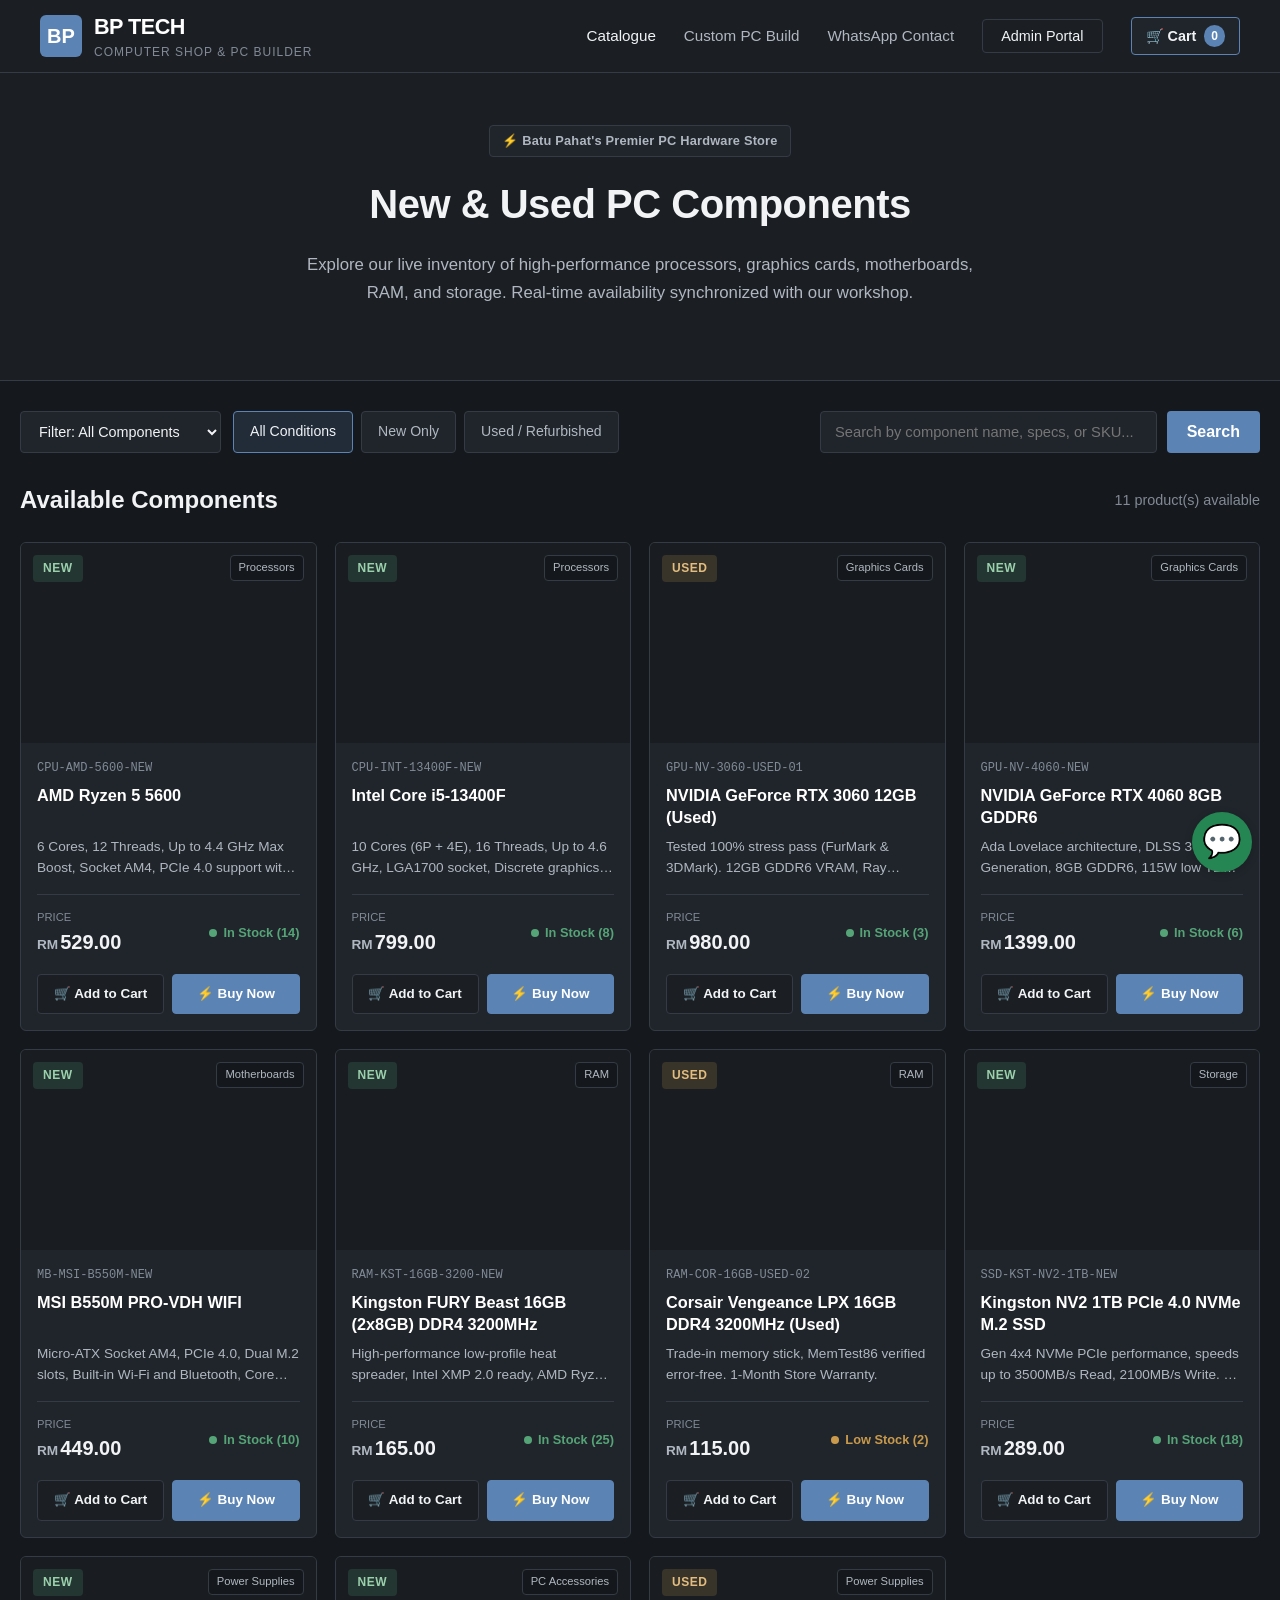
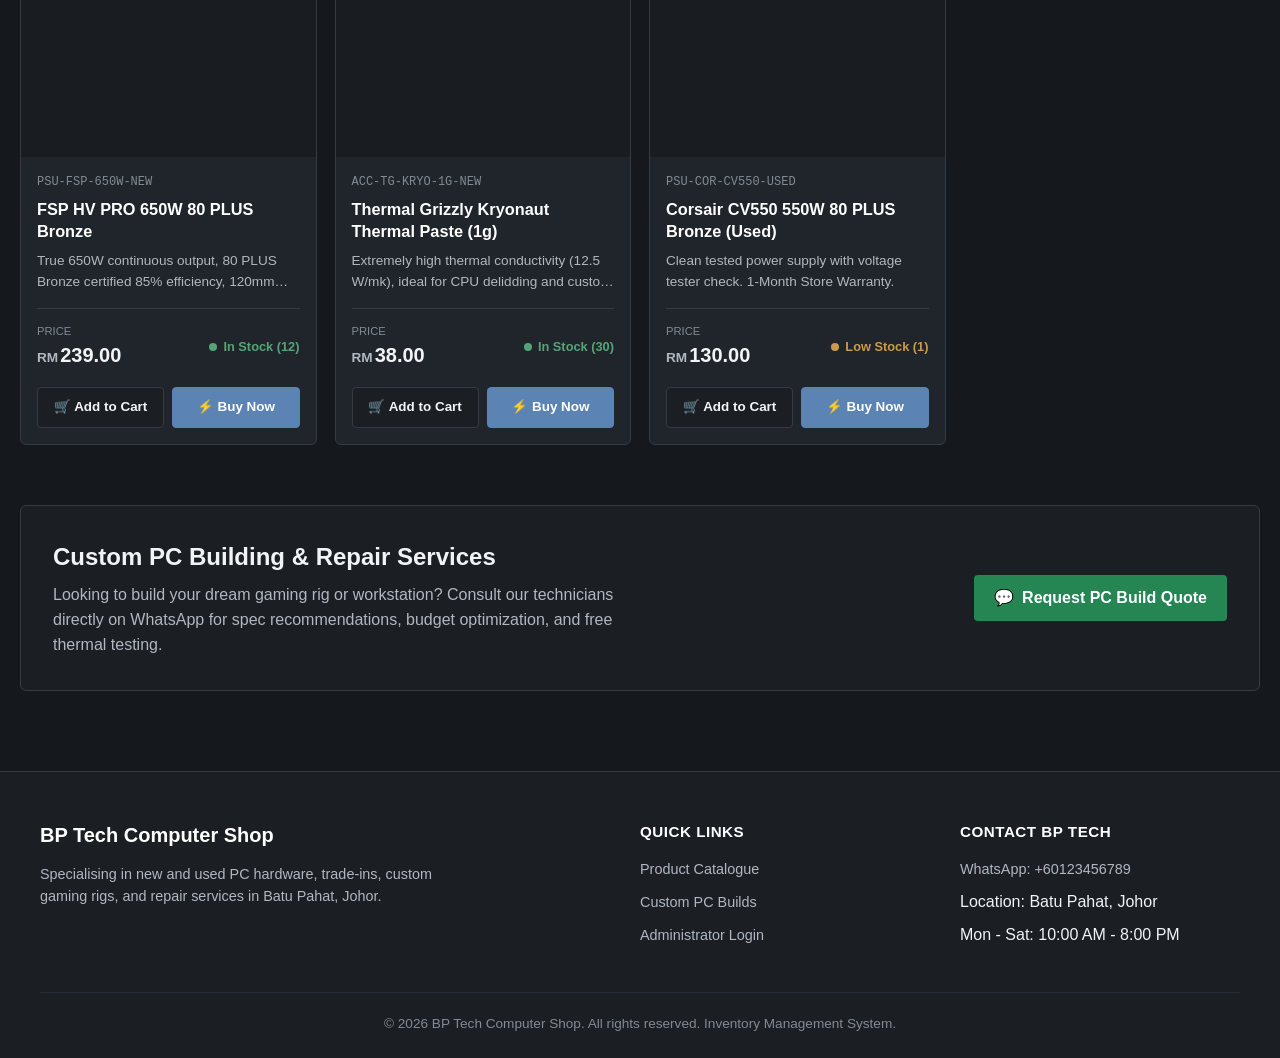
==== commit ae732866: "Change cart position to the most right navigation section" ====
--- a/frontend/index.html
+++ b/frontend/index.html
@@ -22,15 +22,15 @@
             </a>
             <nav>
                 <ul class="nav-links">
+                    <li><a href="index.html" class="nav-link active">Catalogue</a></li>
+                    <li><a href="#custom-pc" class="nav-link">Custom PC Build</a></li>
+                    <li><a href="#contact" class="nav-link">WhatsApp Contact</a></li>
+                    <li><a href="admin-login.html" class="btn-admin">Admin Portal</a></li>
                     <li>
                         <button type="button" class="btn-cart-nav" id="cartNavBtn" onclick="toggleCartDrawer()">
                             🛒 Cart <span class="cart-badge" id="cartCountBadge">0</span>
                         </button>
                     </li>
-                    <li><a href="index.html" class="nav-link active">Catalogue</a></li>
-                    <li><a href="#custom-pc" class="nav-link">Custom PC Build</a></li>
-                    <li><a href="#contact" class="nav-link">WhatsApp Contact</a></li>
-                    <li><a href="admin-login.html" class="btn-admin">Admin Portal</a></li>
                 </ul>
             </nav>
         </div>
--- a/frontend/css/styles.css
+++ b/frontend/css/styles.css
@@ -737,7 +737,7 @@
     display: grid;
     grid-template-columns: 1fr 1fr;
     gap: 8px;
-    margin-bottom: 8px;
+    margin-bottom: 0px;
 }
 
 .btn-add-cart,
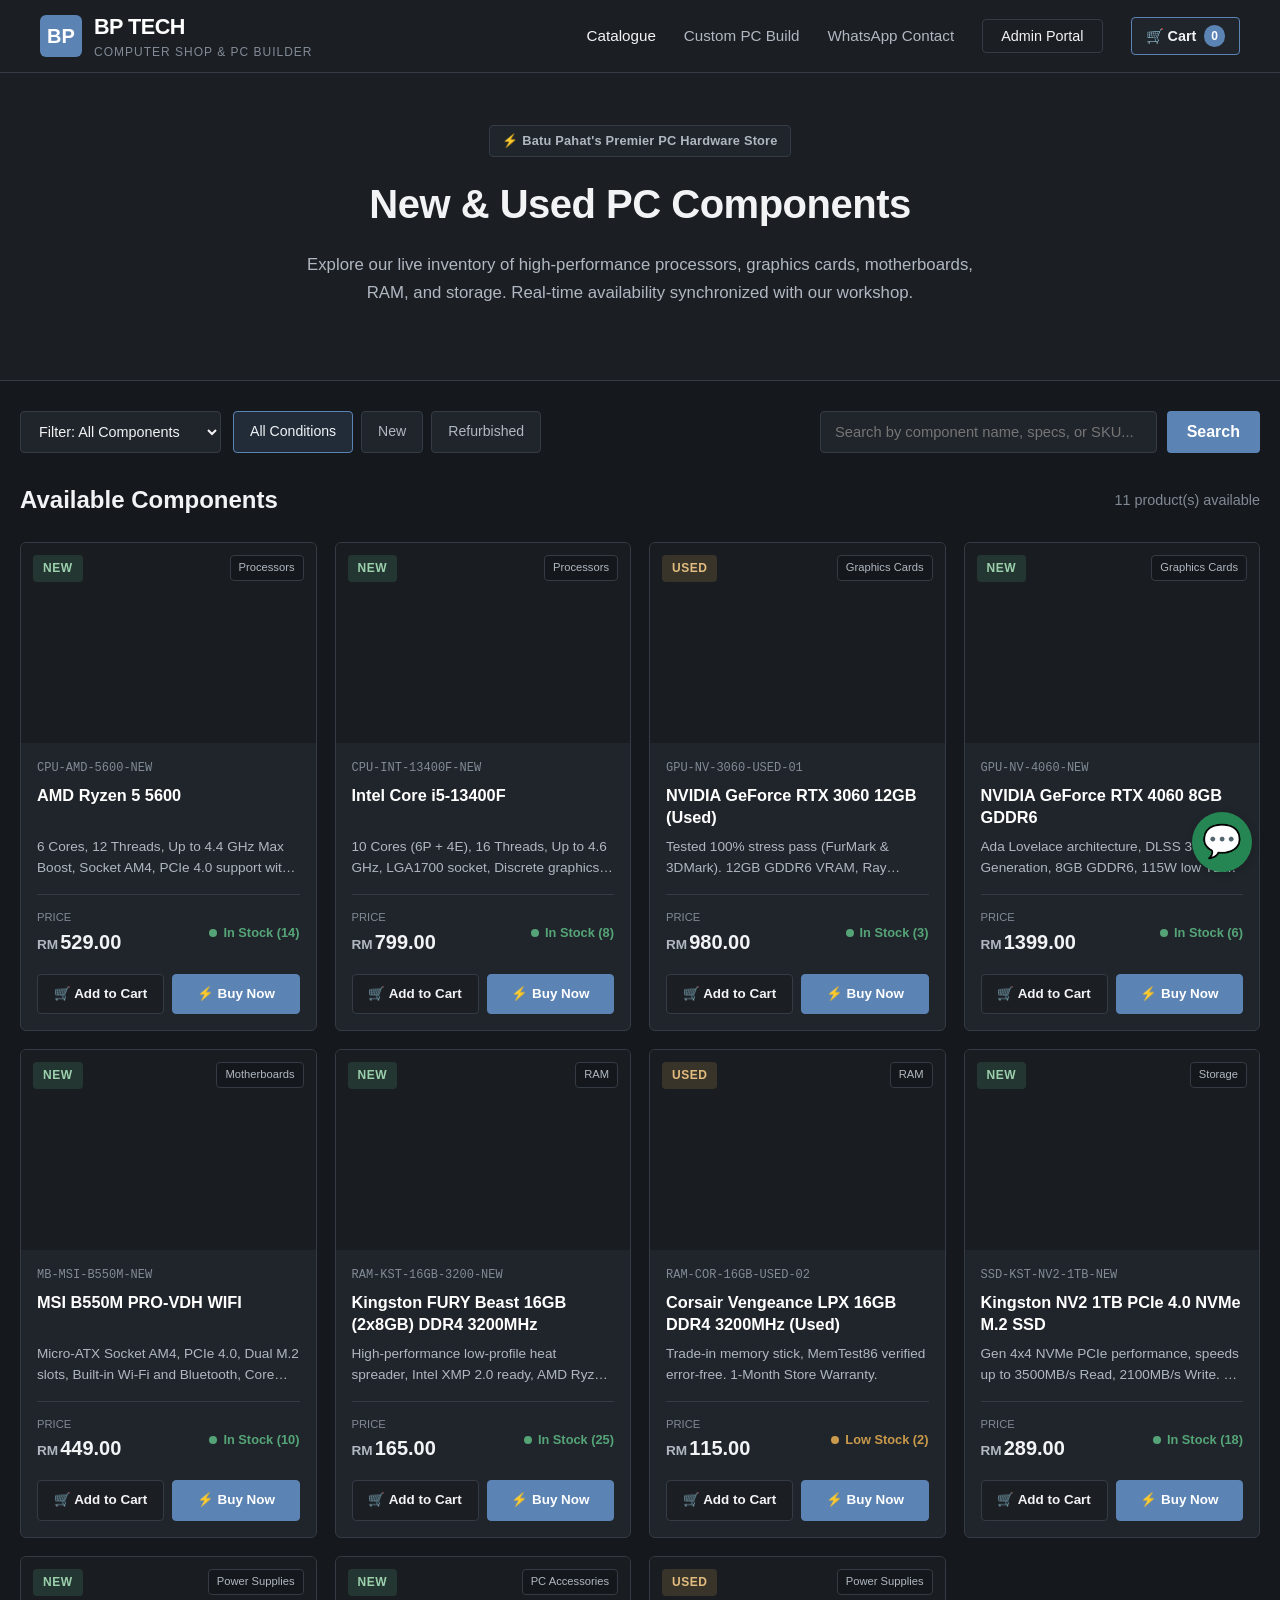
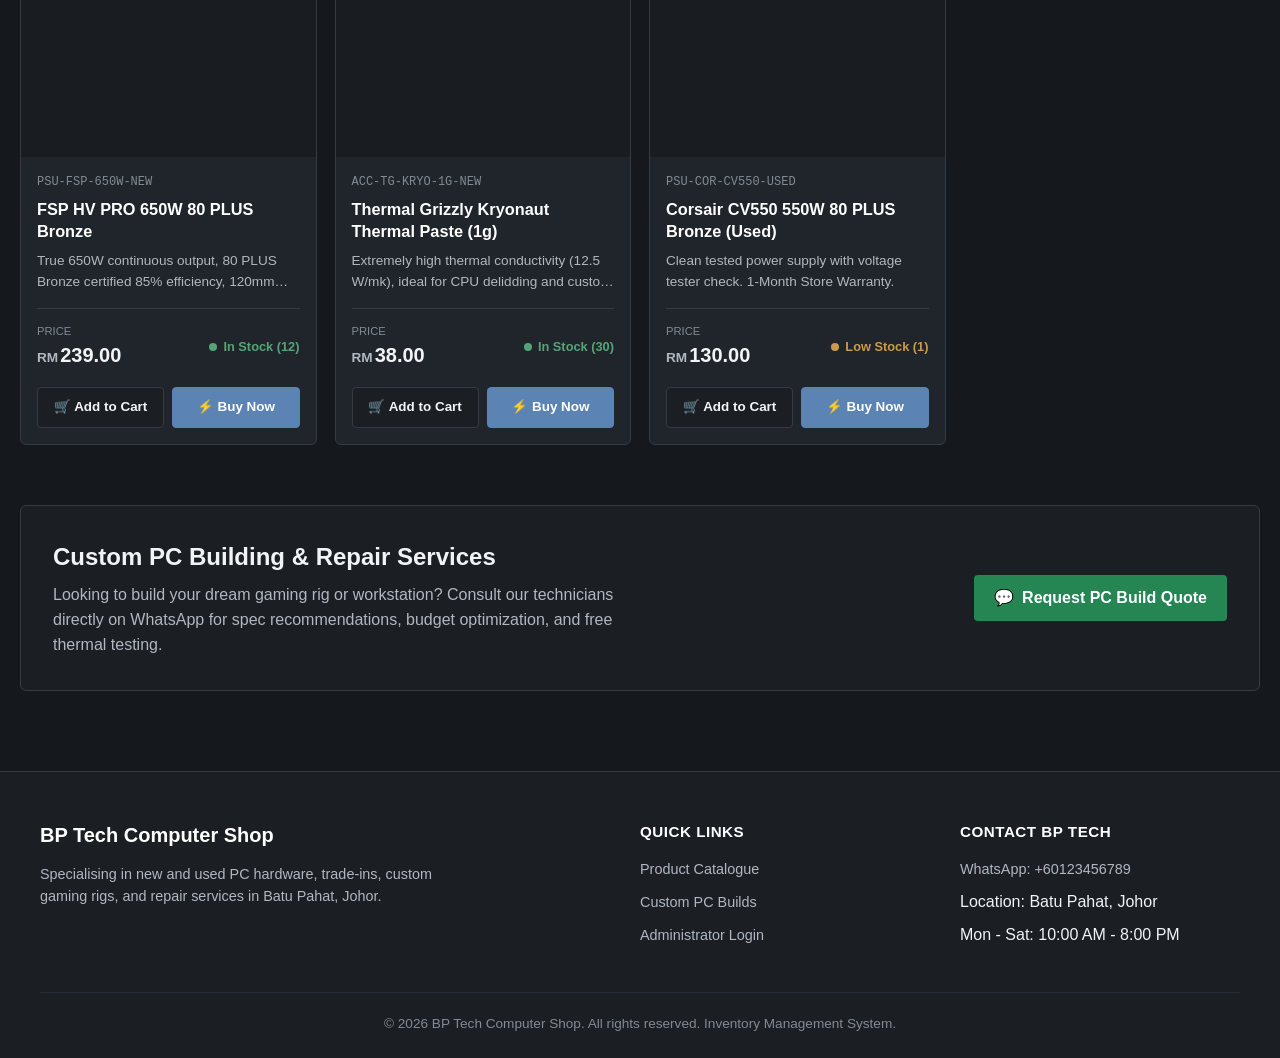
==== commit c0fbd635: "Update the button of New only and Used / Refurbished" ====
--- a/frontend/index.html
+++ b/frontend/index.html
@@ -79,8 +79,8 @@
 
                 <div class="condition-toggles" id="conditionToggles">
                     <button class="condition-btn active" data-condition="">All Conditions</button>
-                    <button class="condition-btn" data-condition="New">New Only</button>
-                    <button class="condition-btn" data-condition="Used">Used / Refurbished</button>
+                    <button class="condition-btn" data-condition="New">New</button>
+                    <button class="condition-btn" data-condition="Used">Refurbished</button>
                 </div>
             </div>
 
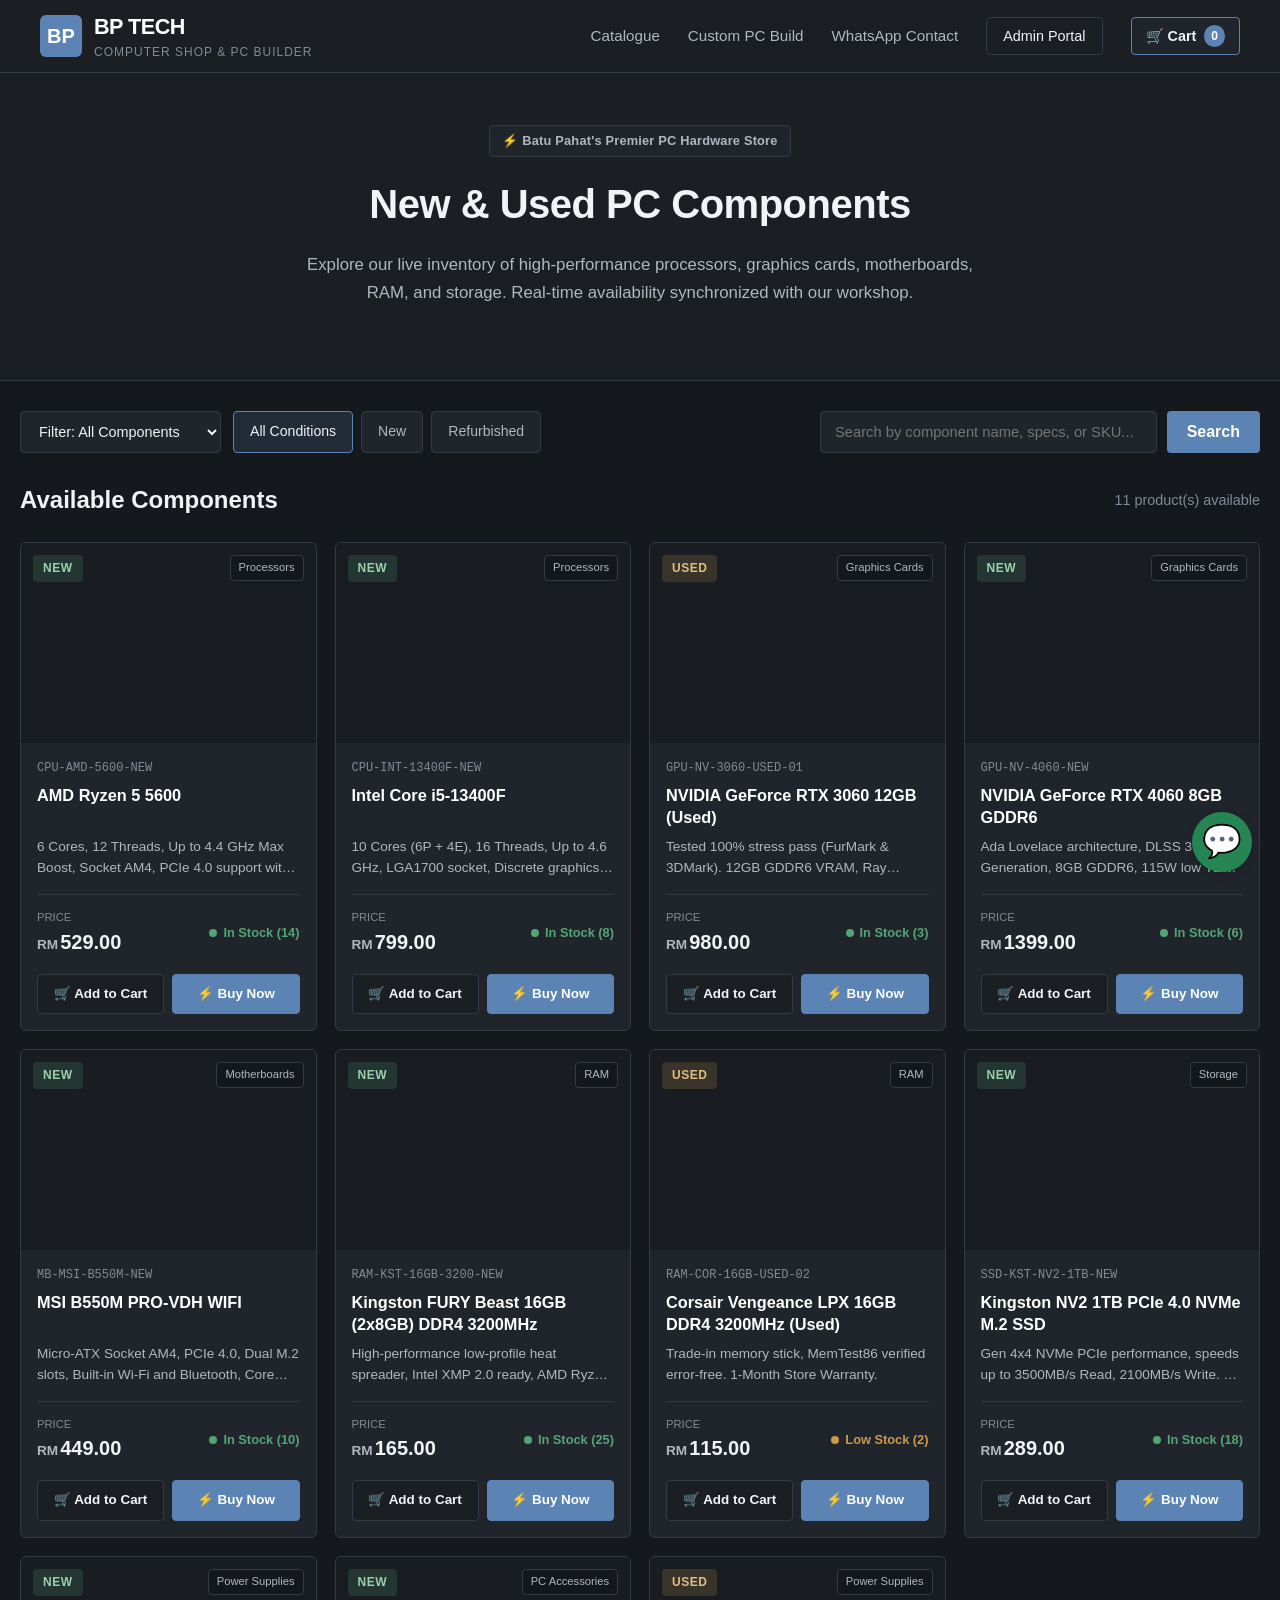
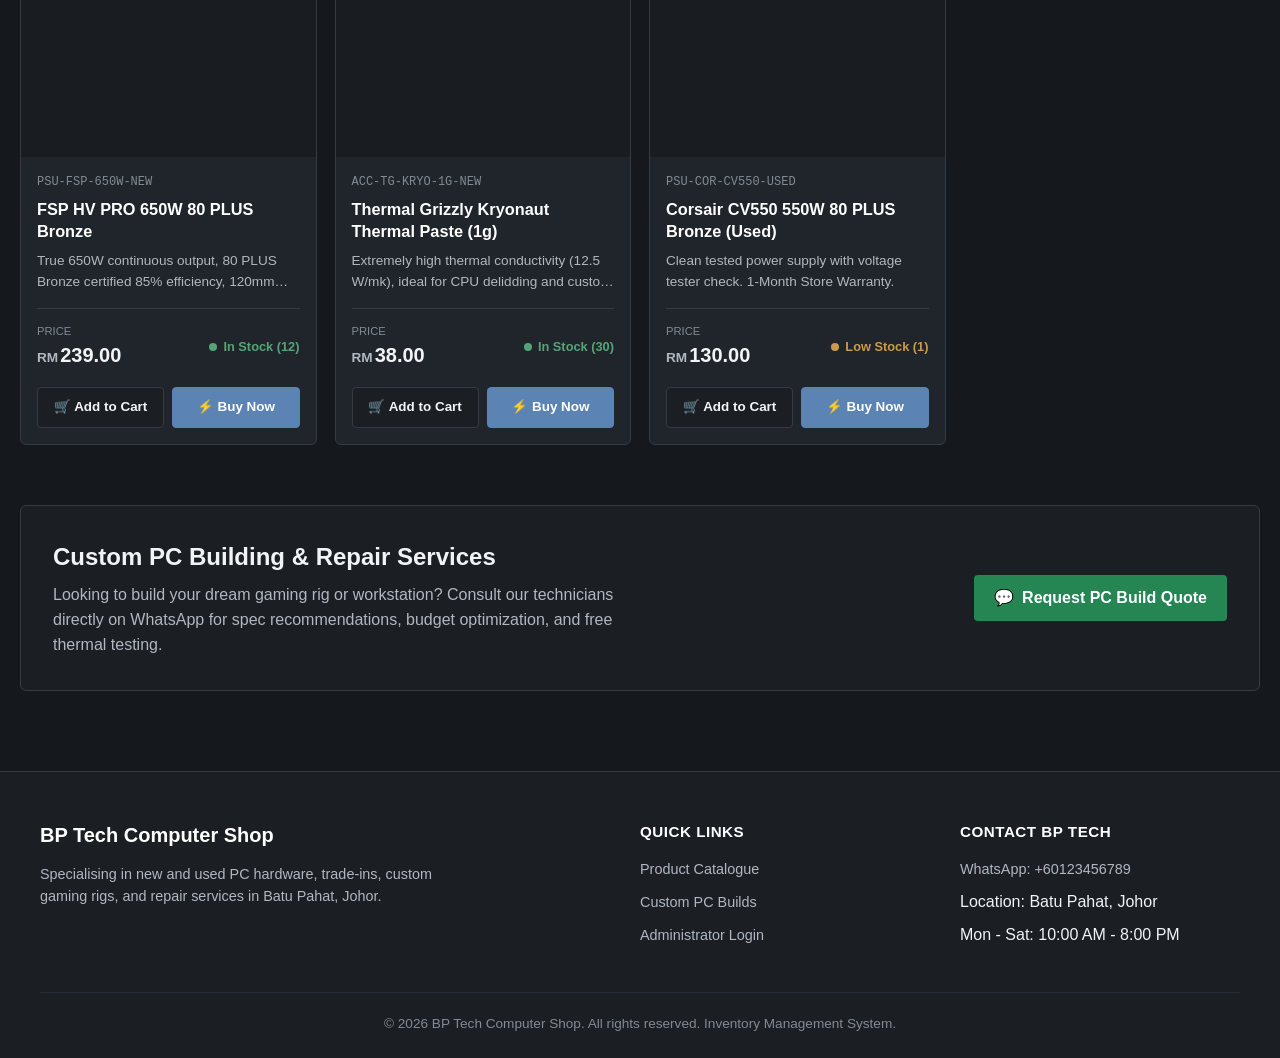
==== commit 2ff5d8f4: "Update admin button css" ====
--- a/frontend/index.html
+++ b/frontend/index.html
@@ -22,7 +22,7 @@
             </a>
             <nav>
                 <ul class="nav-links">
-                    <li><a href="index.html" class="nav-link active">Catalogue</a></li>
+                    <li><a href="index.html" class="nav-link">Catalogue</a></li>
                     <li><a href="#custom-pc" class="nav-link">Custom PC Build</a></li>
                     <li><a href="#contact" class="nav-link">WhatsApp Contact</a></li>
                     <li><a href="admin-login.html" class="btn-admin">Admin Portal</a></li>
--- a/frontend/css/styles.css
+++ b/frontend/css/styles.css
@@ -36,6 +36,11 @@
     box-sizing: border-box;
 }
 
+html {
+    scroll-behavior: smooth;
+    scroll-padding-top: 88px;
+}
+
 body {
     font-family: var(--font-main);
     background-color: var(--bg-primary);
@@ -150,11 +155,14 @@
     background: transparent;
     border: 1px solid var(--border-color);
     color: var(--text-primary);
-    padding: 8px 18px;
+    padding: 8px 16px;
     border-radius: var(--radius-sm);
     text-decoration: none;
     font-size: 0.9rem;
     font-weight: 500;
+    display: inline-flex;
+    align-items: center;
+    height: 38px;
     transition: var(--transition);
 }
 
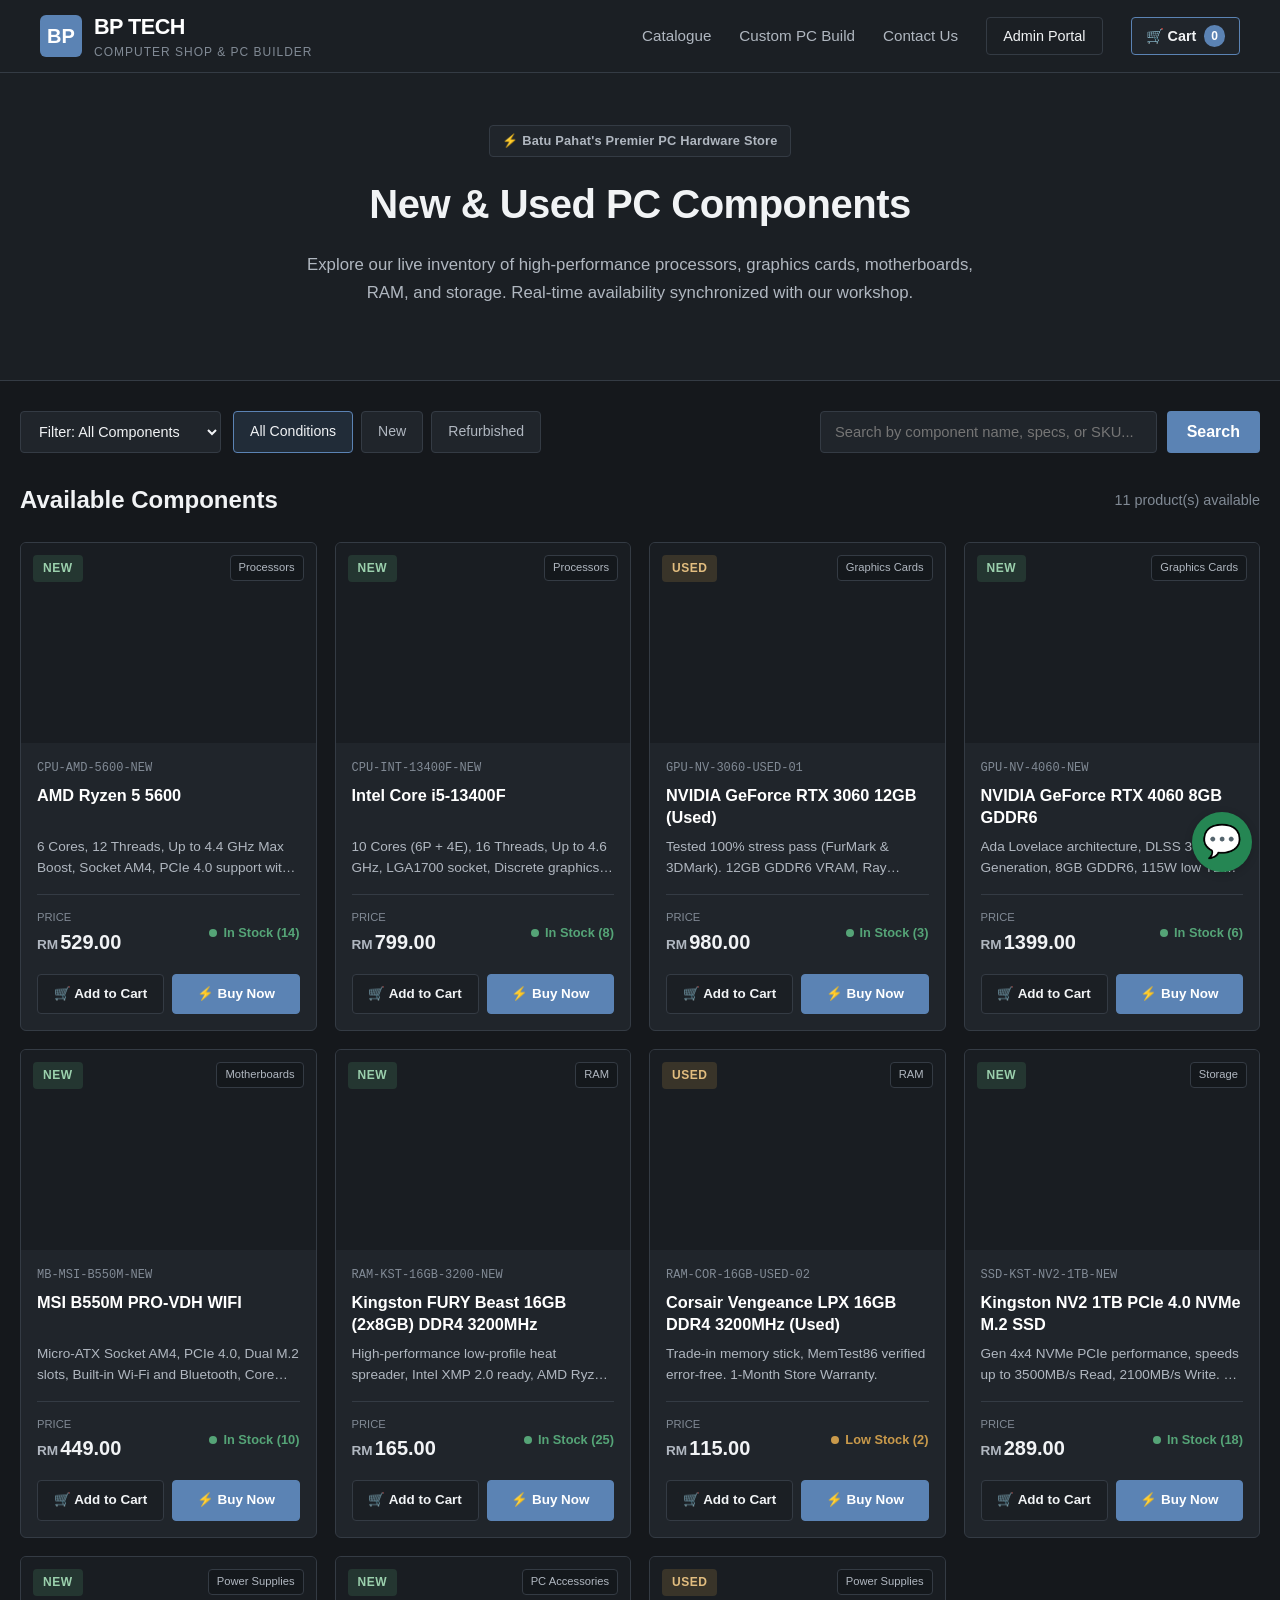
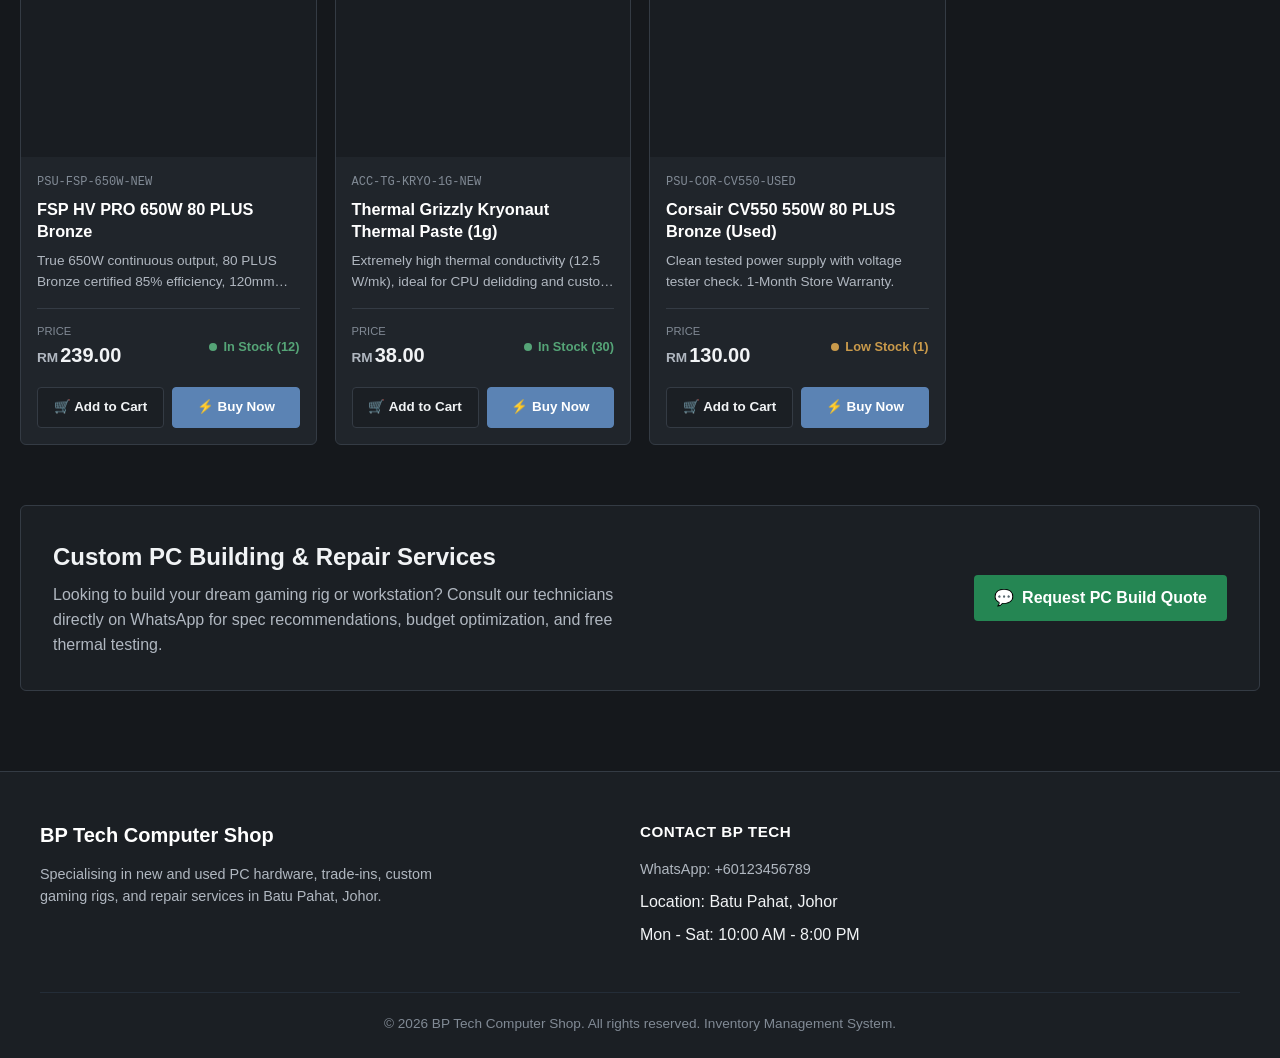
==== commit 79d31060: "Remove quick link" ====
--- a/frontend/index.html
+++ b/frontend/index.html
@@ -22,9 +22,9 @@
             </a>
             <nav>
                 <ul class="nav-links">
-                    <li><a href="index.html" class="nav-link">Catalogue</a></li>
+                    <li><a href="#catalogue" class="nav-link">Catalogue</a></li>
                     <li><a href="#custom-pc" class="nav-link">Custom PC Build</a></li>
-                    <li><a href="#contact" class="nav-link">WhatsApp Contact</a></li>
+                    <li><a href="#contact" class="nav-link">Contact Us</a></li>
                     <li><a href="admin-login.html" class="btn-admin">Admin Portal</a></li>
                     <li>
                         <button type="button" class="btn-cart-nav" id="cartNavBtn" onclick="toggleCartDrawer()">
@@ -137,14 +137,6 @@
                     </p>
                 </div>
                 <div class="footer-links">
-                    <h5>Quick Links</h5>
-                    <ul>
-                        <li><a href="index.html">Product Catalogue</a></li>
-                        <li><a href="#custom-pc">Custom PC Builds</a></li>
-                        <li><a href="admin-login.html">Administrator Login</a></li>
-                    </ul>
-                </div>
-                <div class="footer-links">
                     <h5>Contact BP Tech</h5>
                     <ul>
                         <li><a href="https://wa.me/60123456789" target="_blank" id="footerWhatsappLink">WhatsApp:
